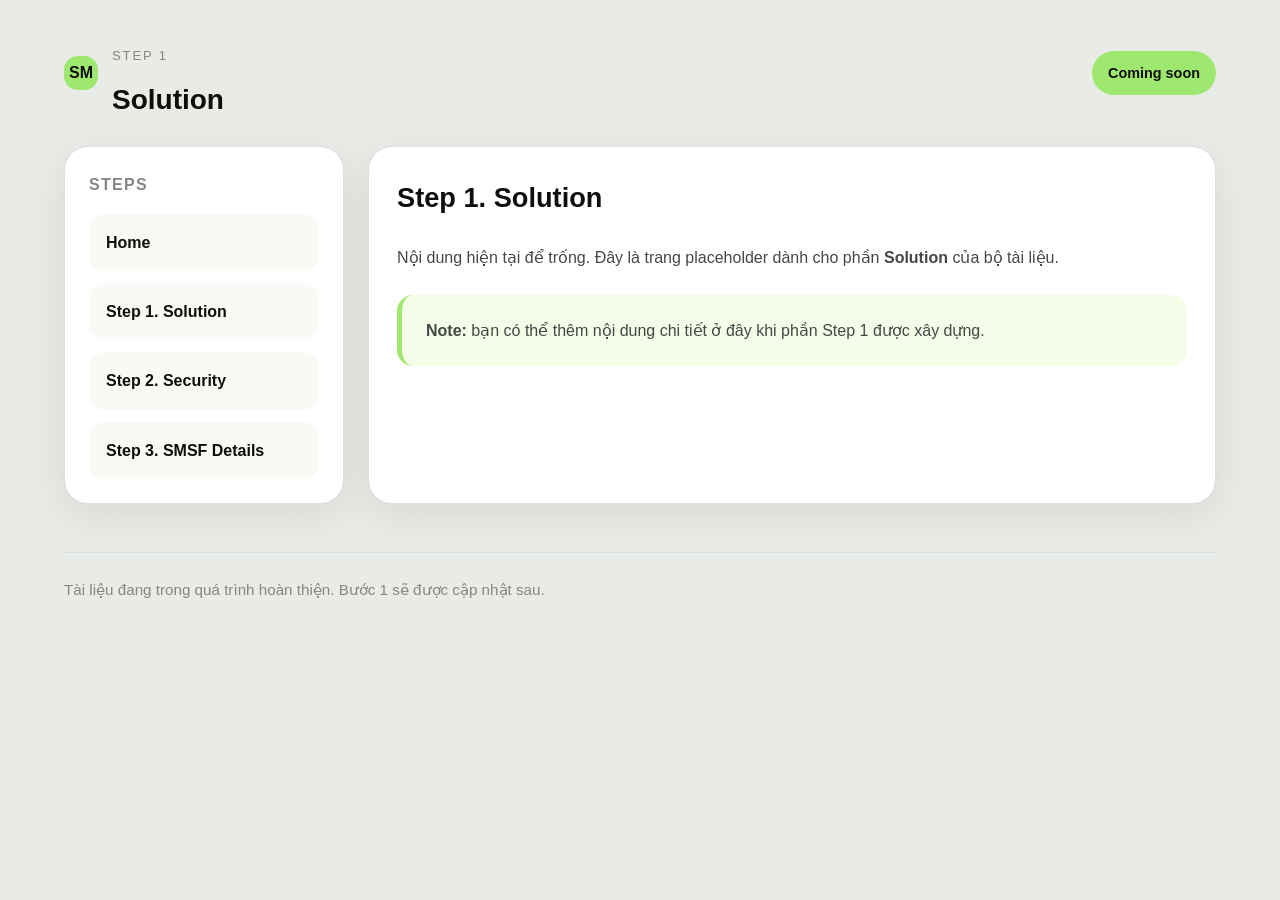
==== src/step-1-solution.html @ bb52c2a3 "init src" ====
<!DOCTYPE html>
<html lang="vi">
  <head>
    <meta charset="UTF-8" />
    <meta name="viewport" content="width=device-width, initial-scale=1.0" />
    <title>Step 1. Solution</title>
    <link rel="stylesheet" href="styles.css" />
  </head>
  <body>
    <div class="page-shell">
      <header class="site-header">
        <div class="brand">
          <mark>SM</mark>
          <div class="brand-title">
            <p class="eyebrow">Step 1</p>
            <h1>Solution</h1>
          </div>
        </div>
        <div class="badge">Coming soon</div>
      </header>

      <div class="page-layout">
        <aside class="sidebar">
          <div class="sidebar-card">
            <h2>Steps</h2>
            <nav>
              <ul class="sidebar-list">
                <li><a href="index.html">Home</a></li>
                <li><a class="active" href="step-1-solution.html">Step 1. Solution</a></li>
                <li><a href="step-2-security.html">Step 2. Security</a></li>
                <li><a href="step-3-smsf-details.html">Step 3. SMSF Details</a></li>
              </ul>
            </nav>
          </div>
        </aside>

        <section class="content">
          <article class="content-card">
            <h2>Step 1. Solution</h2>
            <p>
              Nội dung hiện tại để trống. Đây là trang placeholder dành cho phần <strong>Solution</strong> của bộ tài liệu.
            </p>
            <div class="callout">
              <strong>Note:</strong> bạn có thể thêm nội dung chi tiết ở đây khi phần Step 1 được xây dựng.
            </div>
          </article>
        </section>
      </div>

      <footer class="site-footer">
        Tài liệu đang trong quá trình hoàn thiện. Bước 1 sẽ được cập nhật sau.
      </footer>
    </div>
  </body>
</html>
---- src/styles.css ----
:root {
  color-scheme: light;
  --color-primary: #9fe870;
  --color-primary-active: #cdffad;
  --color-canvas: #ffffff;
  --color-canvas-soft: #e8ebe6;
  --color-ink: #0e0f0c;
  --color-body: #454745;
  --color-mute: #868685;
  --color-positive: #2ead4b;
  --color-warning: #ffd11a;
  --color-border: #d7dfe8;
  --radius-xl: 24px;
  --radius-md: 16px;
  --radius-sm: 12px;
  --shadow-sm: 0 12px 40px rgba(14, 15, 12, 0.08);
  --max-width: 1200px;
}

* {
  box-sizing: border-box;
}

html {
  scroll-behavior: smooth;
}

body {
  margin: 0;
  min-height: 100vh;
  font-family: Inter, "Segoe UI", sans-serif;
  background: var(--color-canvas-soft);
  color: var(--color-body);
  line-height: 1.7;
}

img {
  max-width: 100%;
  display: block;
}

a {
  color: var(--color-ink);
  text-decoration: none;
}

a:hover {
  text-decoration: underline;
}

.page-shell {
  max-width: var(--max-width);
  margin: 0 auto;
  padding: 32px 24px 64px;
}

.site-header {
  display: flex;
  align-items: center;
  justify-content: space-between;
  gap: 20px;
  margin-bottom: 32px;
}

.brand {
  display: inline-flex;
  align-items: center;
  gap: 14px;
}

.brand mark {
  display: inline-flex;
  align-items: center;
  justify-content: center;
  width: 34px;
  height: 34px;
  border-radius: 14px;
  background: var(--color-primary);
  color: var(--color-ink);
  font-weight: 900;
}

.brand-title {
  display: flex;
  flex-direction: column;
  gap: 4px;
}

.brand-title .eyebrow {
  font-size: 0.82rem;
  color: var(--color-mute);
  text-transform: uppercase;
  letter-spacing: 0.14em;
}

.brand-title h1 {
  margin: 0;
  font-size: clamp(1.75rem, 2vw, 2.25rem);
  color: var(--color-ink);
  line-height: 1.05;
}

.site-footer {
  margin-top: 48px;
  padding-top: 24px;
  border-top: 1px solid var(--color-border);
  color: var(--color-mute);
  font-size: 0.95rem;
}

.page-layout {
  display: grid;
  grid-template-columns: 280px 1fr;
  gap: 24px;
}

.sidebar {
  position: sticky;
  top: 24px;
  align-self: start;
}

.sidebar-card,
.content-card,
.hero-card,
.section-card {
  background: var(--color-canvas);
  border-radius: var(--radius-xl);
  border: 1px solid var(--color-border);
  box-shadow: var(--shadow-sm);
}

.sidebar-card {
  padding: 24px;
}

.sidebar-card h2,
.section-card h2 {
  margin: 0 0 16px;
  font-size: 1rem;
  letter-spacing: 0.08em;
  text-transform: uppercase;
  color: var(--color-mute);
}

.sidebar-list {
  list-style: none;
  margin: 0;
  padding: 0;
  display: grid;
  gap: 12px;
}

.sidebar-list a {
  display: block;
  padding: 14px 16px;
  border-radius: var(--radius-md);
  background: #f8fbf5;
  border: 1px solid transparent;
  color: var(--color-ink);
  font-weight: 600;
}

.sidebar-list a:hover,
.sidebar-list a:focus-visible {
  background: var(--color-primary-active);
  border-color: var(--color-primary);
}

.content {
  display: grid;
  gap: 24px;
}

.hero-card {
  padding: 32px;
  background: var(--color-canvas-soft);
  border: 1px solid transparent;
}

.hero-card h1 {
  margin: 0 0 18px;
  font-size: clamp(2.5rem, 4vw, 3.75rem);
  line-height: 0.95;
  letter-spacing: -0.04em;
  color: var(--color-ink);
}

.hero-card p,
.content-card p,
.content-card li,
.section-card p,
.section-card li {
  color: var(--color-body);
}

.hero-card .eyebrow,
.section-eyebrow {
  display: inline-flex;
  margin-bottom: 16px;
  padding: 8px 14px;
  border-radius: 999px;
  background: var(--color-primary);
  color: var(--color-ink);
  font-size: 0.82rem;
  font-weight: 700;
  text-transform: uppercase;
  letter-spacing: 0.12em;
}

.content-card,
.section-card {
  padding: 28px;
}

.content-card h2,
.section-card h2,
article h2,
article h3 {
  color: var(--color-ink);
}

article h2 {
  margin-top: 0;
  font-size: 1.7rem;
}

article h3 {
  font-size: 1.16rem;
  margin-top: 32px;
}

article p,
article li {
  font-size: 1rem;
  margin: 0 0 16px;
}

article ul {
  padding-left: 20px;
  margin: 0 0 20px;
}

article li {
  margin-bottom: 12px;
}

.badge {
  display: inline-flex;
  align-items: center;
  justify-content: center;
  padding: 10px 16px;
  border-radius: 999px;
  font-size: 0.9rem;
  font-weight: 700;
  background: var(--color-primary);
  color: var(--color-ink);
}

.callout {
  margin: 24px 0;
  padding: 22px 24px;
  border-left: 5px solid var(--color-primary);
  background: #f5fde8;
  border-radius: var(--radius-md);
  color: var(--color-body);
}

.section-card h2 {
  margin-top: 0;
}

.code-block {
  font-family: ui-monospace, SFMono-Regular, Menlo, Monaco, Consolas, "Liberation Mono", monospace;
  background: #f5f7f6;
  border: 1px solid #dbe1db;
  border-radius: var(--radius-sm);
  padding: 18px;
  overflow-x: auto;
}

@media (max-width: 1024px) {
  .page-layout {
    grid-template-columns: 1fr;
  }

  .sidebar {
    position: static;
    top: auto;
  }
}

@media (max-width: 680px) {
  .page-shell {
    padding: 20px 16px 40px;
  }

  .hero-card,
  .sidebar-card,
  .content-card,
  .section-card {
    padding: 24px;
  }

  .site-header {
    flex-direction: column;
    align-items: flex-start;
  }

  .brand-title h1 {
    font-size: 2rem;
  }
}
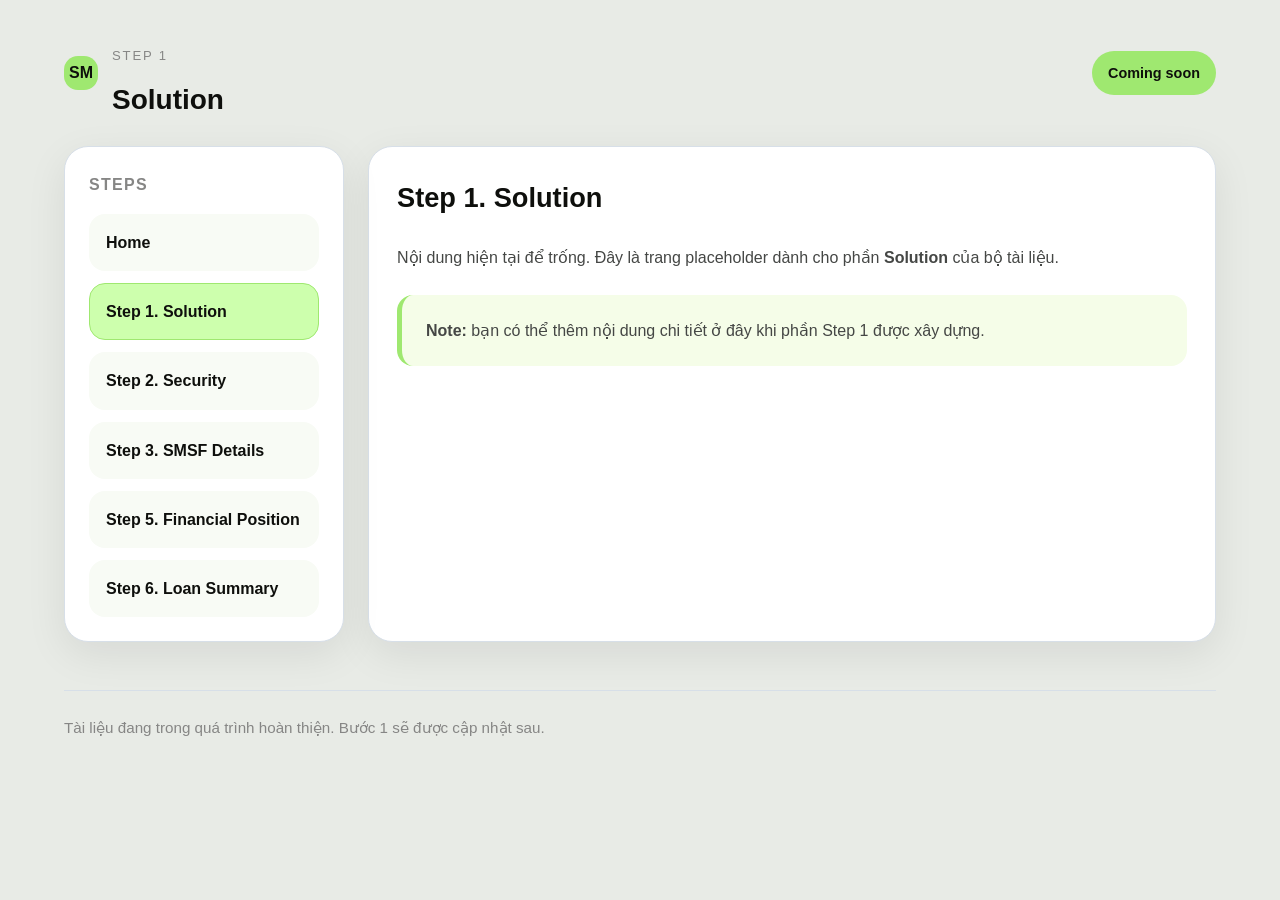
==== commit c20f5a05: "Add steps 5 and 6 for Financial Position and Loan Summary; update navigation and styles - Introduced" ====
--- a/src/step-1-solution.html
+++ b/src/step-1-solution.html
@@ -29,6 +29,8 @@
                 <li><a class="active" href="step-1-solution.html">Step 1. Solution</a></li>
                 <li><a href="step-2-security.html">Step 2. Security</a></li>
                 <li><a href="step-3-smsf-details.html">Step 3. SMSF Details</a></li>
+                <li><a href="step-5-financial-position.html">Step 5. Financial Position</a></li>
+                <li><a href="step-6-loan-summary.html">Step 6. Loan Summary</a></li>
               </ul>
             </nav>
           </div>
--- a/src/styles.css
+++ b/src/styles.css
@@ -162,7 +162,8 @@
 }
 
 .sidebar-list a:hover,
-.sidebar-list a:focus-visible {
+.sidebar-list a:focus-visible,
+.sidebar-list a.active {
   background: var(--color-primary-active);
   border-color: var(--color-primary);
 }
@@ -170,6 +171,39 @@
 .content {
   display: grid;
   gap: 24px;
+}
+
+table {
+  width: 100%;
+  border-collapse: separate;
+  border-spacing: 0;
+  margin: 24px 0;
+  border-radius: var(--radius-md);
+  overflow: hidden;
+  border: 1px solid #e5e8e2;
+}
+
+th,
+td {
+  text-align: left;
+  padding: 14px 16px;
+  border-bottom: 1px solid #e5e8e2;
+}
+
+th {
+  background: #f8fbf5;
+  color: var(--color-ink);
+  font-size: 0.85rem;
+  text-transform: uppercase;
+  letter-spacing: 0.08em;
+}
+
+tbody tr:last-child td {
+  border-bottom: 0;
+}
+
+.table-wrap {
+  overflow-x: auto;
 }
 
 .hero-card {
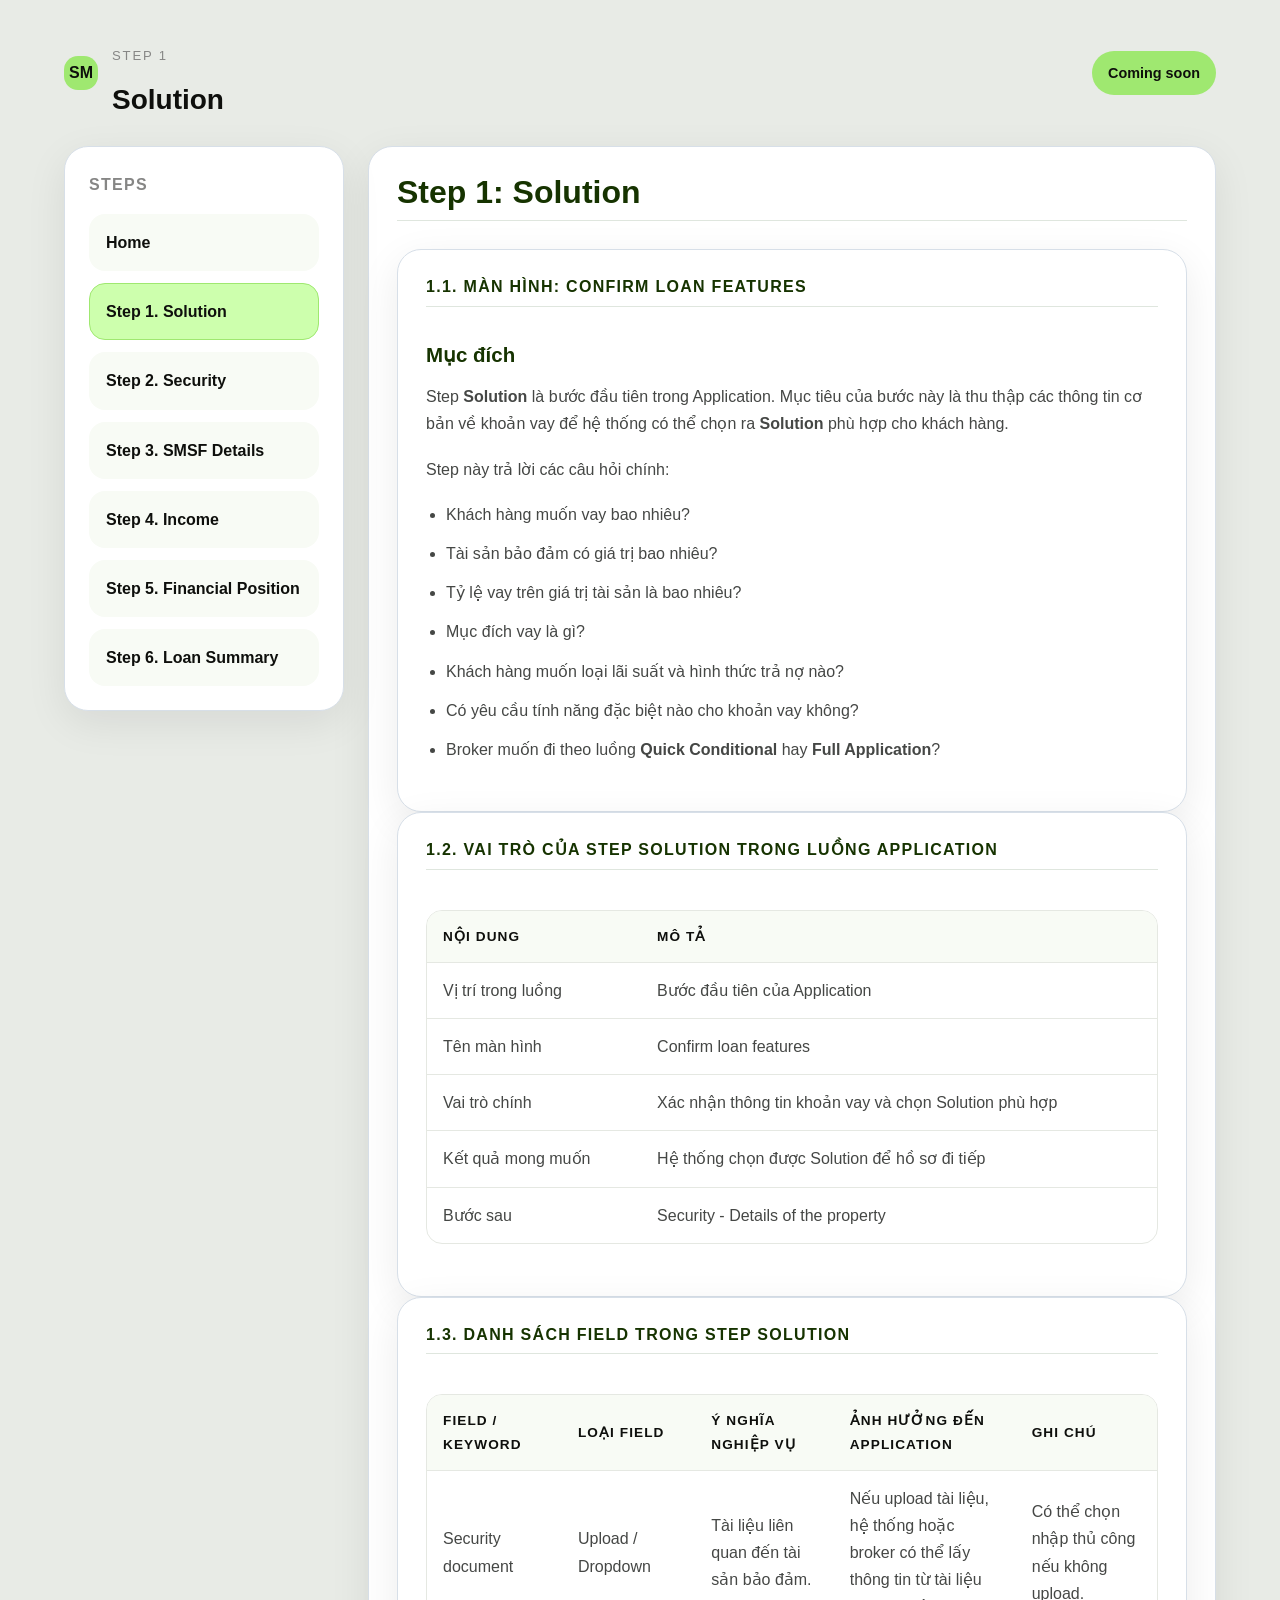
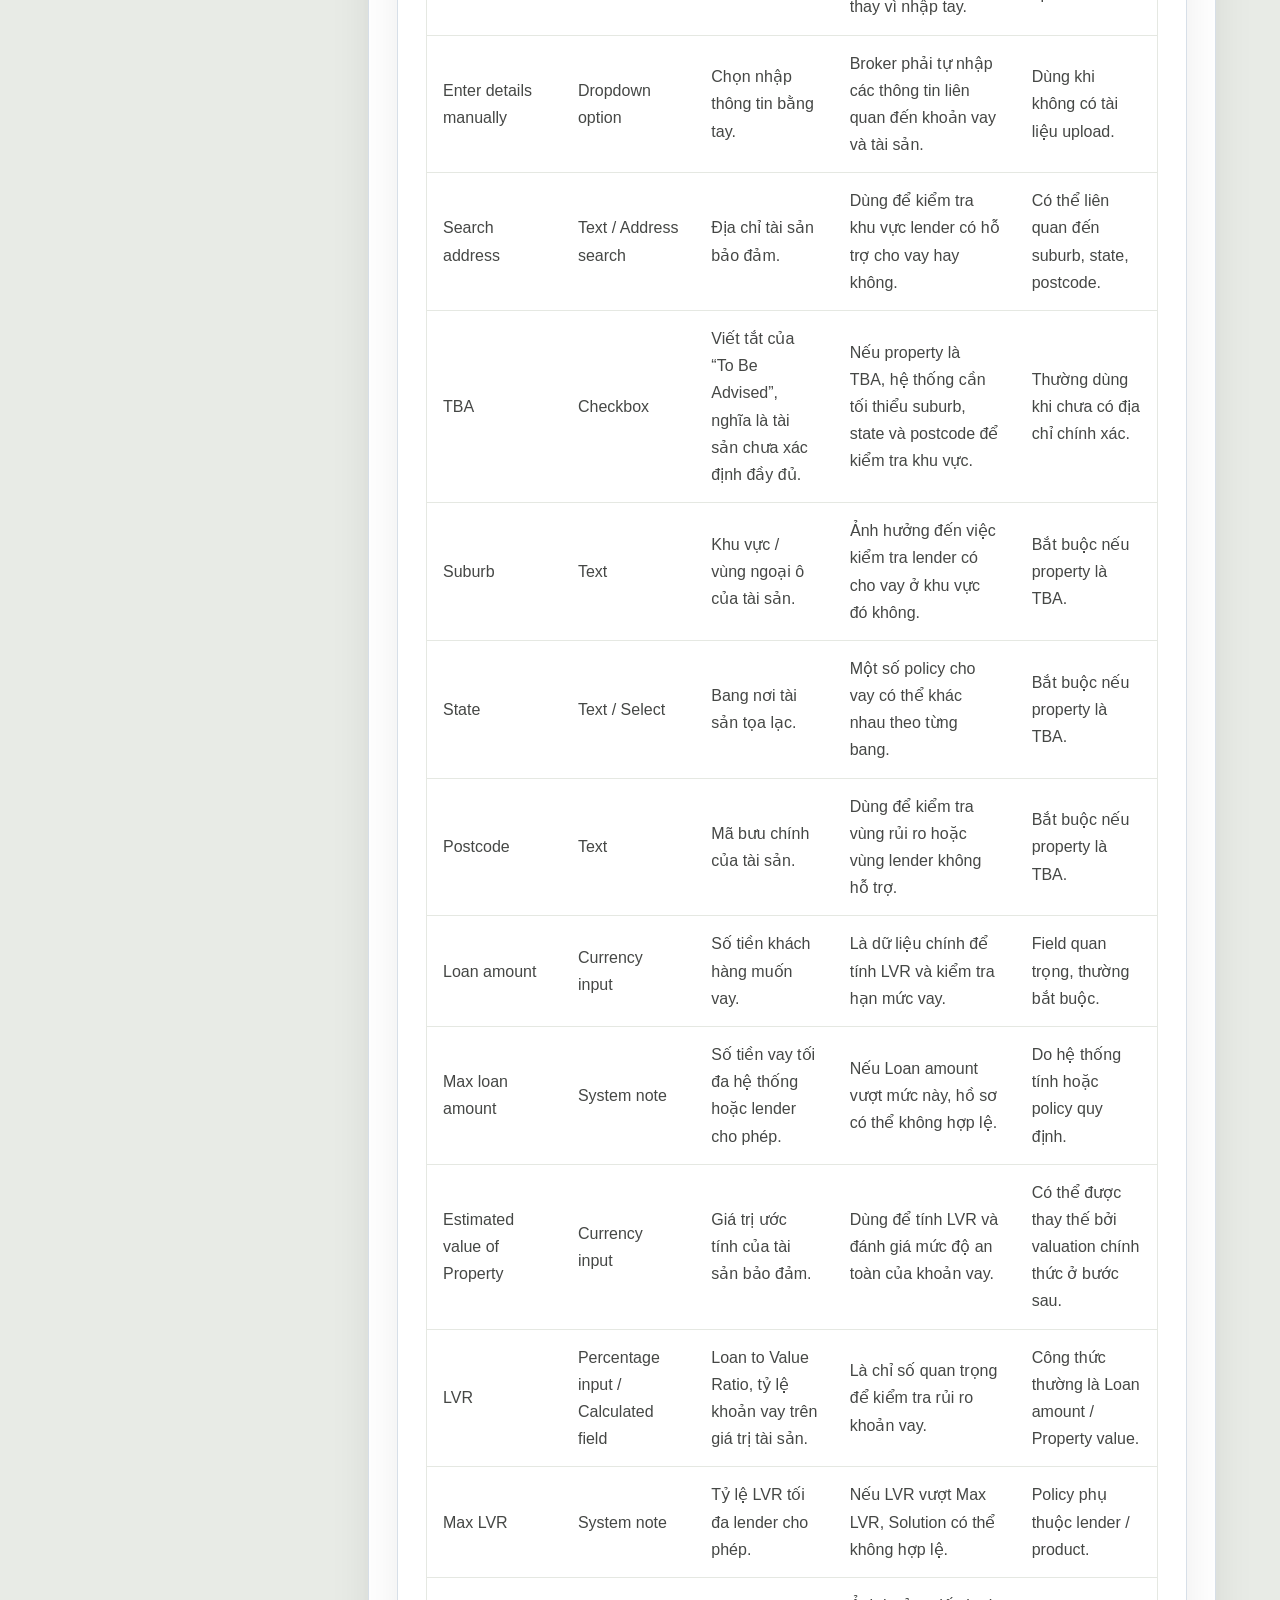
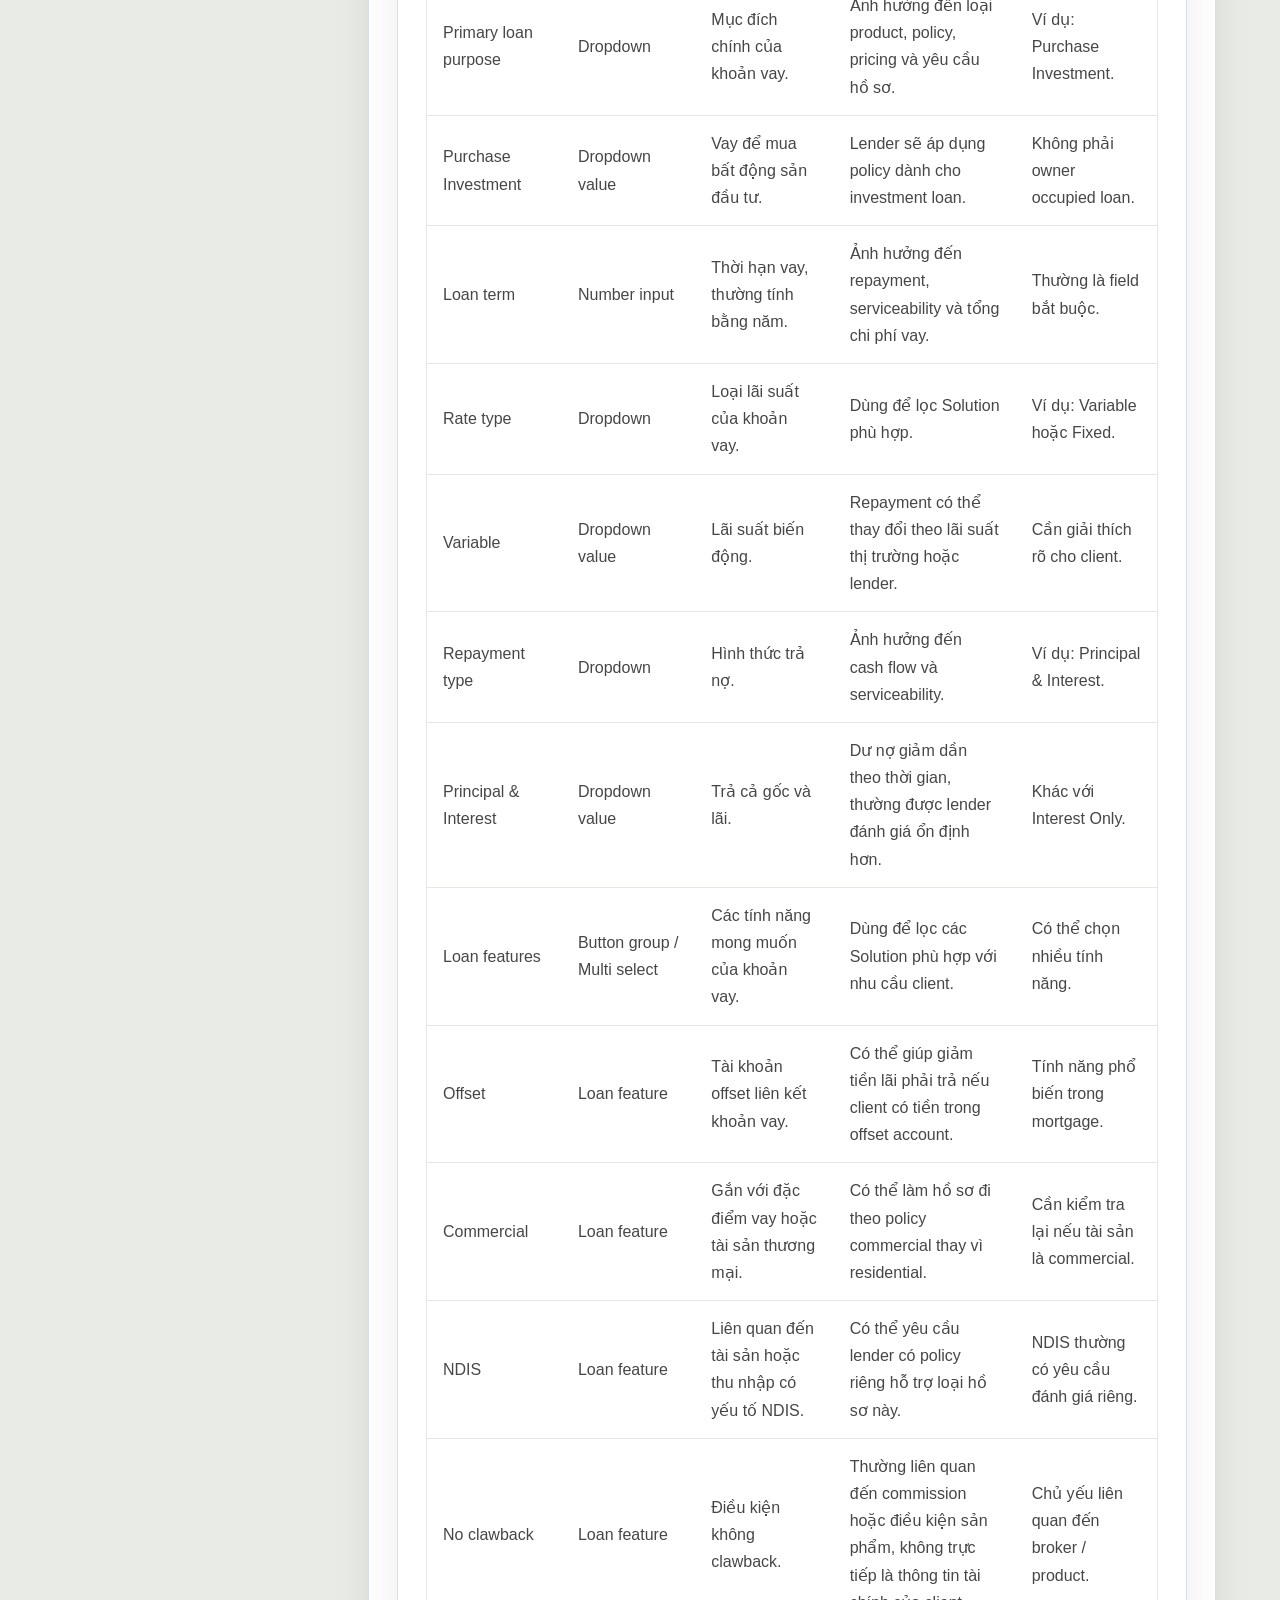
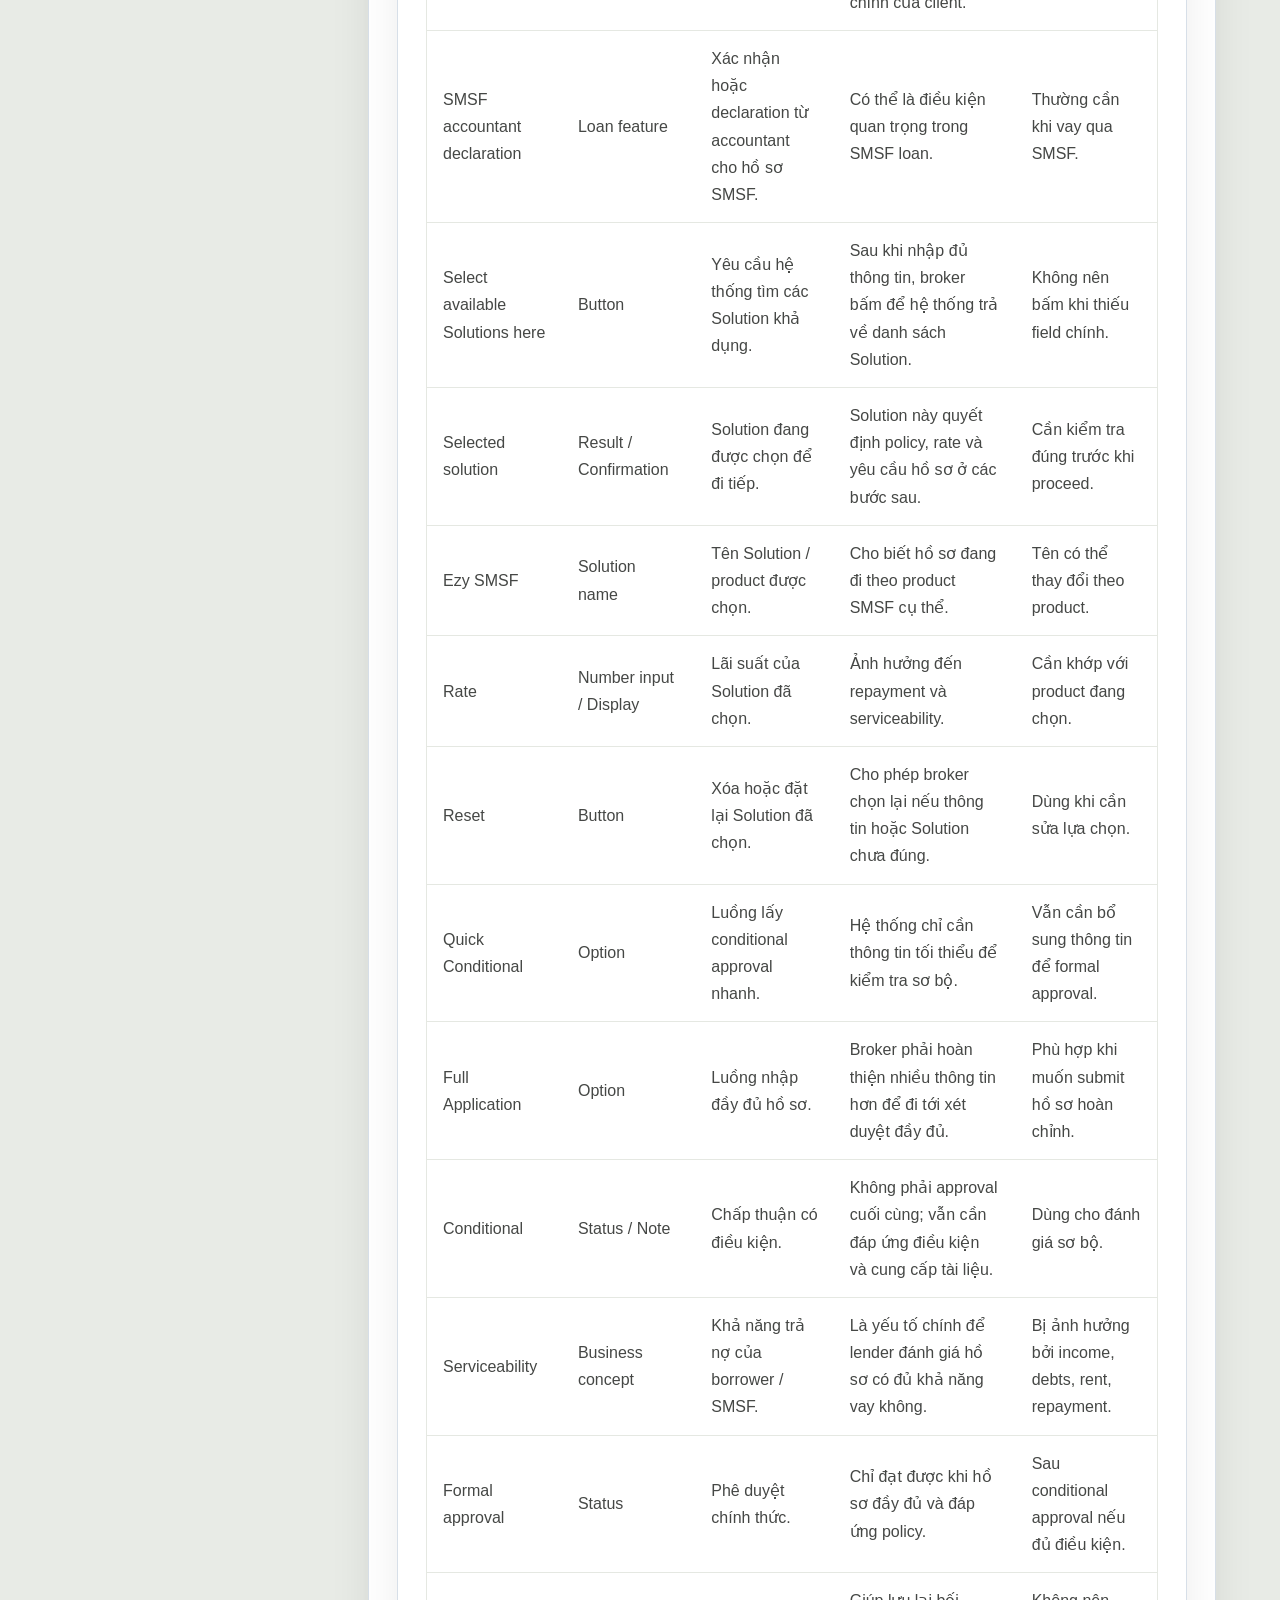
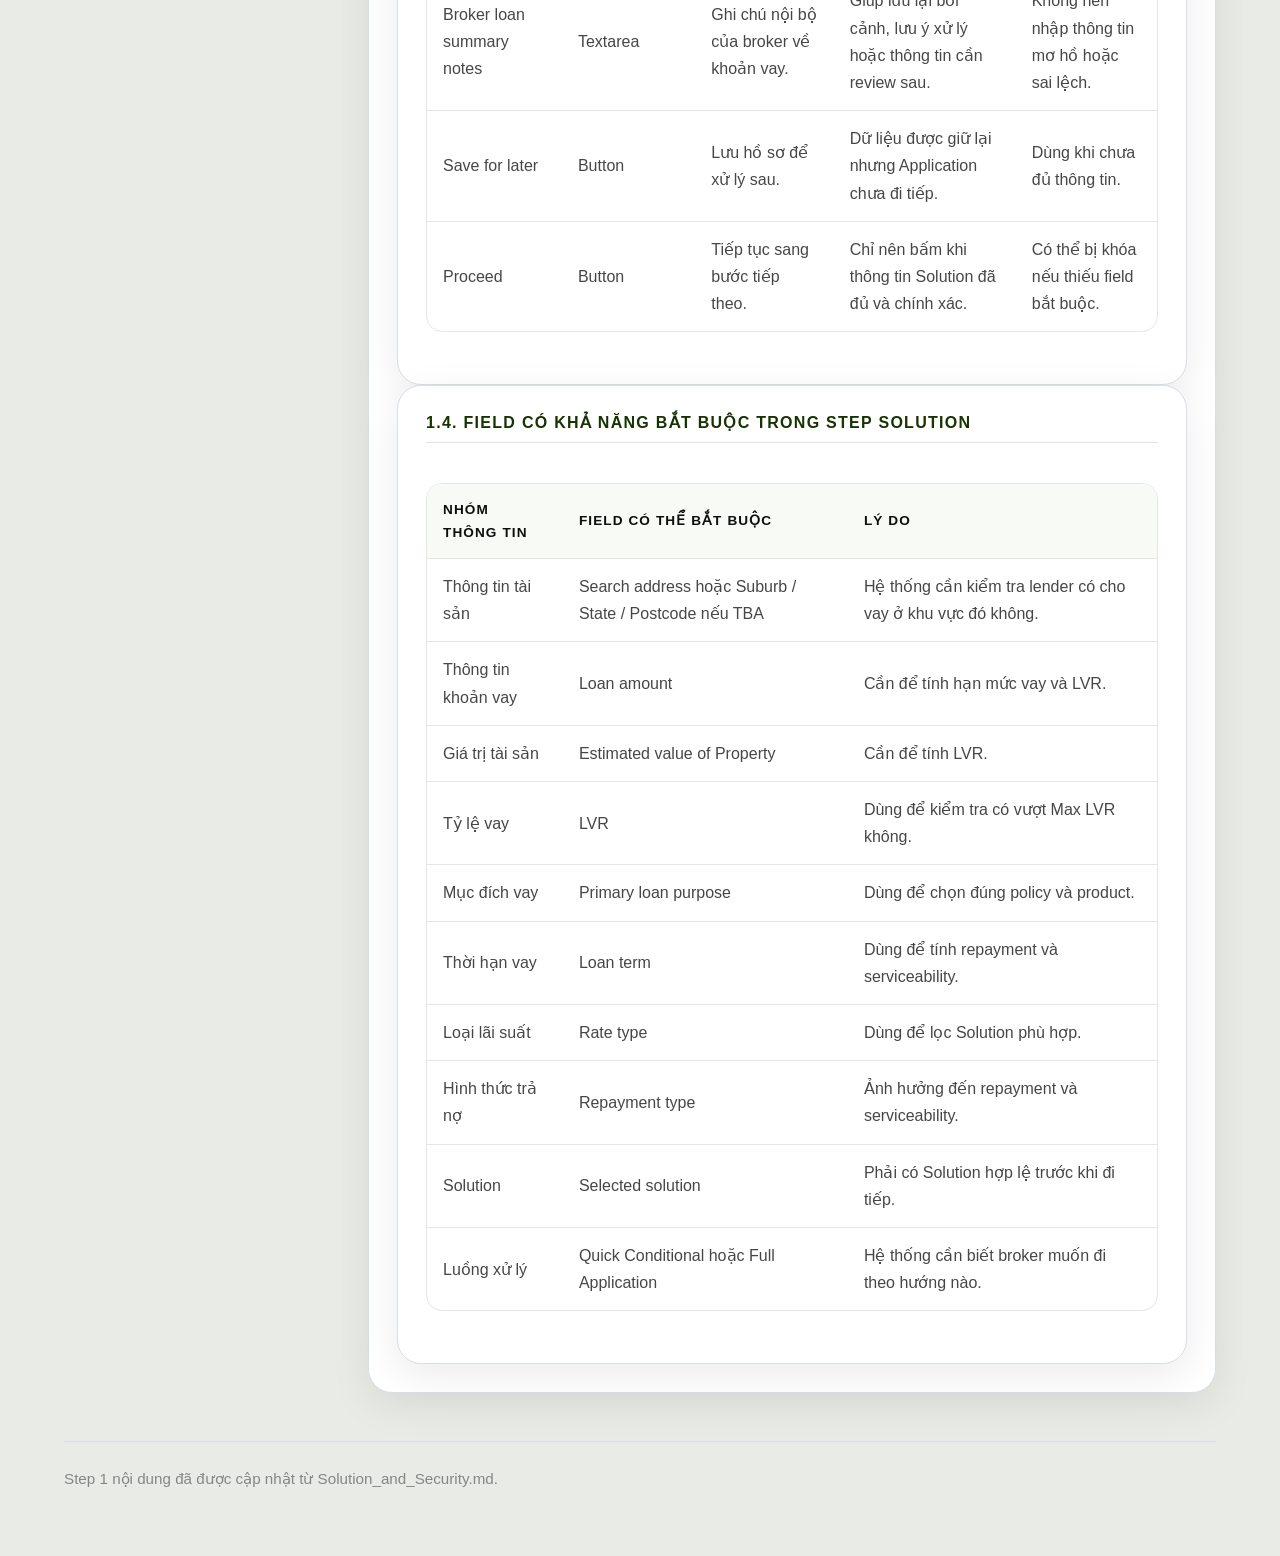
==== commit 87ae8c79: "refactor" ====
--- a/src/step-1-solution.html
+++ b/src/step-1-solution.html
@@ -29,6 +29,7 @@
                 <li><a class="active" href="step-1-solution.html">Step 1. Solution</a></li>
                 <li><a href="step-2-security.html">Step 2. Security</a></li>
                 <li><a href="step-3-smsf-details.html">Step 3. SMSF Details</a></li>
+                <li><a href="step-4-income.html">Step 4. Income</a></li>
                 <li><a href="step-5-financial-position.html">Step 5. Financial Position</a></li>
                 <li><a href="step-6-loan-summary.html">Step 6. Loan Summary</a></li>
               </ul>
@@ -38,19 +39,133 @@
 
         <section class="content">
           <article class="content-card">
-            <h2>Step 1. Solution</h2>
-            <p>
-              Nội dung hiện tại để trống. Đây là trang placeholder dành cho phần <strong>Solution</strong> của bộ tài liệu.
-            </p>
-            <div class="callout">
-              <strong>Note:</strong> bạn có thể thêm nội dung chi tiết ở đây khi phần Step 1 được xây dựng.
-            </div>
+            <h2>Step 1: Solution</h2>
+            <section class="section-card">
+              <h2>1.1. Màn hình: Confirm loan features</h2>
+              <h3>Mục đích</h3>
+              <p>Step <strong>Solution</strong> là bước đầu tiên trong Application. Mục tiêu của bước này là thu thập các thông tin cơ bản về khoản vay để hệ thống có thể chọn ra <strong>Solution</strong> phù hợp cho khách hàng.</p>
+              <p>Step này trả lời các câu hỏi chính:</p>
+              <ul>
+                <li>Khách hàng muốn vay bao nhiêu?</li>
+                <li>Tài sản bảo đảm có giá trị bao nhiêu?</li>
+                <li>Tỷ lệ vay trên giá trị tài sản là bao nhiêu?</li>
+                <li>Mục đích vay là gì?</li>
+                <li>Khách hàng muốn loại lãi suất và hình thức trả nợ nào?</li>
+                <li>Có yêu cầu tính năng đặc biệt nào cho khoản vay không?</li>
+                <li>Broker muốn đi theo luồng <strong>Quick Conditional</strong> hay <strong>Full Application</strong>?</li>
+              </ul>
+            </section>
+
+            <section class="section-card">
+              <h2>1.2. Vai trò của Step Solution trong luồng Application</h2>
+              <div class="table-wrap">
+                <table>
+                  <thead>
+                    <tr>
+                      <th>Nội dung</th>
+                      <th>Mô tả</th>
+                    </tr>
+                  </thead>
+                  <tbody>
+                    <tr><td>Vị trí trong luồng</td><td>Bước đầu tiên của Application</td></tr>
+                    <tr><td>Tên màn hình</td><td>Confirm loan features</td></tr>
+                    <tr><td>Vai trò chính</td><td>Xác nhận thông tin khoản vay và chọn Solution phù hợp</td></tr>
+                    <tr><td>Kết quả mong muốn</td><td>Hệ thống chọn được Solution để hồ sơ đi tiếp</td></tr>
+                    <tr><td>Bước sau</td><td>Security - Details of the property</td></tr>
+                  </tbody>
+                </table>
+              </div>
+            </section>
+
+            <section class="section-card">
+              <h2>1.3. Danh sách field trong Step Solution</h2>
+              <div class="table-wrap">
+                <table>
+                  <thead>
+                    <tr>
+                      <th>Field / Keyword</th>
+                      <th>Loại field</th>
+                      <th>Ý nghĩa nghiệp vụ</th>
+                      <th>Ảnh hưởng đến Application</th>
+                      <th>Ghi chú</th>
+                    </tr>
+                  </thead>
+                  <tbody>
+                    <tr><td>Security document</td><td>Upload / Dropdown</td><td>Tài liệu liên quan đến tài sản bảo đảm.</td><td>Nếu upload tài liệu, hệ thống hoặc broker có thể lấy thông tin từ tài liệu thay vì nhập tay.</td><td>Có thể chọn nhập thủ công nếu không upload.</td></tr>
+                    <tr><td>Enter details manually</td><td>Dropdown option</td><td>Chọn nhập thông tin bằng tay.</td><td>Broker phải tự nhập các thông tin liên quan đến khoản vay và tài sản.</td><td>Dùng khi không có tài liệu upload.</td></tr>
+                    <tr><td>Search address</td><td>Text / Address search</td><td>Địa chỉ tài sản bảo đảm.</td><td>Dùng để kiểm tra khu vực lender có hỗ trợ cho vay hay không.</td><td>Có thể liên quan đến suburb, state, postcode.</td></tr>
+                    <tr><td>TBA</td><td>Checkbox</td><td>Viết tắt của “To Be Advised”, nghĩa là tài sản chưa xác định đầy đủ.</td><td>Nếu property là TBA, hệ thống cần tối thiểu suburb, state và postcode để kiểm tra khu vực.</td><td>Thường dùng khi chưa có địa chỉ chính xác.</td></tr>
+                    <tr><td>Suburb</td><td>Text</td><td>Khu vực / vùng ngoại ô của tài sản.</td><td>Ảnh hưởng đến việc kiểm tra lender có cho vay ở khu vực đó không.</td><td>Bắt buộc nếu property là TBA.</td></tr>
+                    <tr><td>State</td><td>Text / Select</td><td>Bang nơi tài sản tọa lạc.</td><td>Một số policy cho vay có thể khác nhau theo từng bang.</td><td>Bắt buộc nếu property là TBA.</td></tr>
+                    <tr><td>Postcode</td><td>Text</td><td>Mã bưu chính của tài sản.</td><td>Dùng để kiểm tra vùng rủi ro hoặc vùng lender không hỗ trợ.</td><td>Bắt buộc nếu property là TBA.</td></tr>
+                    <tr><td>Loan amount</td><td>Currency input</td><td>Số tiền khách hàng muốn vay.</td><td>Là dữ liệu chính để tính LVR và kiểm tra hạn mức vay.</td><td>Field quan trọng, thường bắt buộc.</td></tr>
+                    <tr><td>Max loan amount</td><td>System note</td><td>Số tiền vay tối đa hệ thống hoặc lender cho phép.</td><td>Nếu Loan amount vượt mức này, hồ sơ có thể không hợp lệ.</td><td>Do hệ thống tính hoặc policy quy định.</td></tr>
+                    <tr><td>Estimated value of Property</td><td>Currency input</td><td>Giá trị ước tính của tài sản bảo đảm.</td><td>Dùng để tính LVR và đánh giá mức độ an toàn của khoản vay.</td><td>Có thể được thay thế bởi valuation chính thức ở bước sau.</td></tr>
+                    <tr><td>LVR</td><td>Percentage input / Calculated field</td><td>Loan to Value Ratio, tỷ lệ khoản vay trên giá trị tài sản.</td><td>Là chỉ số quan trọng để kiểm tra rủi ro khoản vay.</td><td>Công thức thường là Loan amount / Property value.</td></tr>
+                    <tr><td>Max LVR</td><td>System note</td><td>Tỷ lệ LVR tối đa lender cho phép.</td><td>Nếu LVR vượt Max LVR, Solution có thể không hợp lệ.</td><td>Policy phụ thuộc lender / product.</td></tr>
+                    <tr><td>Primary loan purpose</td><td>Dropdown</td><td>Mục đích chính của khoản vay.</td><td>Ảnh hưởng đến loại product, policy, pricing và yêu cầu hồ sơ.</td><td>Ví dụ: Purchase Investment.</td></tr>
+                    <tr><td>Purchase Investment</td><td>Dropdown value</td><td>Vay để mua bất động sản đầu tư.</td><td>Lender sẽ áp dụng policy dành cho investment loan.</td><td>Không phải owner occupied loan.</td></tr>
+                    <tr><td>Loan term</td><td>Number input</td><td>Thời hạn vay, thường tính bằng năm.</td><td>Ảnh hưởng đến repayment, serviceability và tổng chi phí vay.</td><td>Thường là field bắt buộc.</td></tr>
+                    <tr><td>Rate type</td><td>Dropdown</td><td>Loại lãi suất của khoản vay.</td><td>Dùng để lọc Solution phù hợp.</td><td>Ví dụ: Variable hoặc Fixed.</td></tr>
+                    <tr><td>Variable</td><td>Dropdown value</td><td>Lãi suất biến động.</td><td>Repayment có thể thay đổi theo lãi suất thị trường hoặc lender.</td><td>Cần giải thích rõ cho client.</td></tr>
+                    <tr><td>Repayment type</td><td>Dropdown</td><td>Hình thức trả nợ.</td><td>Ảnh hưởng đến cash flow và serviceability.</td><td>Ví dụ: Principal & Interest.</td></tr>
+                    <tr><td>Principal & Interest</td><td>Dropdown value</td><td>Trả cả gốc và lãi.</td><td>Dư nợ giảm dần theo thời gian, thường được lender đánh giá ổn định hơn.</td><td>Khác với Interest Only.</td></tr>
+                    <tr><td>Loan features</td><td>Button group / Multi select</td><td>Các tính năng mong muốn của khoản vay.</td><td>Dùng để lọc các Solution phù hợp với nhu cầu client.</td><td>Có thể chọn nhiều tính năng.</td></tr>
+                    <tr><td>Offset</td><td>Loan feature</td><td>Tài khoản offset liên kết khoản vay.</td><td>Có thể giúp giảm tiền lãi phải trả nếu client có tiền trong offset account.</td><td>Tính năng phổ biến trong mortgage.</td></tr>
+                    <tr><td>Commercial</td><td>Loan feature</td><td>Gắn với đặc điểm vay hoặc tài sản thương mại.</td><td>Có thể làm hồ sơ đi theo policy commercial thay vì residential.</td><td>Cần kiểm tra lại nếu tài sản là commercial.</td></tr>
+                    <tr><td>NDIS</td><td>Loan feature</td><td>Liên quan đến tài sản hoặc thu nhập có yếu tố NDIS.</td><td>Có thể yêu cầu lender có policy riêng hỗ trợ loại hồ sơ này.</td><td>NDIS thường có yêu cầu đánh giá riêng.</td></tr>
+                    <tr><td>No clawback</td><td>Loan feature</td><td>Điều kiện không clawback.</td><td>Thường liên quan đến commission hoặc điều kiện sản phẩm, không trực tiếp là thông tin tài chính của client.</td><td>Chủ yếu liên quan đến broker / product.</td></tr>
+                    <tr><td>SMSF accountant declaration</td><td>Loan feature</td><td>Xác nhận hoặc declaration từ accountant cho hồ sơ SMSF.</td><td>Có thể là điều kiện quan trọng trong SMSF loan.</td><td>Thường cần khi vay qua SMSF.</td></tr>
+                    <tr><td>Select available Solutions here</td><td>Button</td><td>Yêu cầu hệ thống tìm các Solution khả dụng.</td><td>Sau khi nhập đủ thông tin, broker bấm để hệ thống trả về danh sách Solution.</td><td>Không nên bấm khi thiếu field chính.</td></tr>
+                    <tr><td>Selected solution</td><td>Result / Confirmation</td><td>Solution đang được chọn để đi tiếp.</td><td>Solution này quyết định policy, rate và yêu cầu hồ sơ ở các bước sau.</td><td>Cần kiểm tra đúng trước khi proceed.</td></tr>
+                    <tr><td>Ezy SMSF</td><td>Solution name</td><td>Tên Solution / product được chọn.</td><td>Cho biết hồ sơ đang đi theo product SMSF cụ thể.</td><td>Tên có thể thay đổi theo product.</td></tr>
+                    <tr><td>Rate</td><td>Number input / Display</td><td>Lãi suất của Solution đã chọn.</td><td>Ảnh hưởng đến repayment và serviceability.</td><td>Cần khớp với product đang chọn.</td></tr>
+                    <tr><td>Reset</td><td>Button</td><td>Xóa hoặc đặt lại Solution đã chọn.</td><td>Cho phép broker chọn lại nếu thông tin hoặc Solution chưa đúng.</td><td>Dùng khi cần sửa lựa chọn.</td></tr>
+                    <tr><td>Quick Conditional</td><td>Option</td><td>Luồng lấy conditional approval nhanh.</td><td>Hệ thống chỉ cần thông tin tối thiểu để kiểm tra sơ bộ.</td><td>Vẫn cần bổ sung thông tin để formal approval.</td></tr>
+                    <tr><td>Full Application</td><td>Option</td><td>Luồng nhập đầy đủ hồ sơ.</td><td>Broker phải hoàn thiện nhiều thông tin hơn để đi tới xét duyệt đầy đủ.</td><td>Phù hợp khi muốn submit hồ sơ hoàn chỉnh.</td></tr>
+                    <tr><td>Conditional</td><td>Status / Note</td><td>Chấp thuận có điều kiện.</td><td>Không phải approval cuối cùng; vẫn cần đáp ứng điều kiện và cung cấp tài liệu.</td><td>Dùng cho đánh giá sơ bộ.</td></tr>
+                    <tr><td>Serviceability</td><td>Business concept</td><td>Khả năng trả nợ của borrower / SMSF.</td><td>Là yếu tố chính để lender đánh giá hồ sơ có đủ khả năng vay không.</td><td>Bị ảnh hưởng bởi income, debts, rent, repayment.</td></tr>
+                    <tr><td>Formal approval</td><td>Status</td><td>Phê duyệt chính thức.</td><td>Chỉ đạt được khi hồ sơ đầy đủ và đáp ứng policy.</td><td>Sau conditional approval nếu đủ điều kiện.</td></tr>
+                    <tr><td>Broker loan summary notes</td><td>Textarea</td><td>Ghi chú nội bộ của broker về khoản vay.</td><td>Giúp lưu lại bối cảnh, lưu ý xử lý hoặc thông tin cần review sau.</td><td>Không nên nhập thông tin mơ hồ hoặc sai lệch.</td></tr>
+                    <tr><td>Save for later</td><td>Button</td><td>Lưu hồ sơ để xử lý sau.</td><td>Dữ liệu được giữ lại nhưng Application chưa đi tiếp.</td><td>Dùng khi chưa đủ thông tin.</td></tr>
+                    <tr><td>Proceed</td><td>Button</td><td>Tiếp tục sang bước tiếp theo.</td><td>Chỉ nên bấm khi thông tin Solution đã đủ và chính xác.</td><td>Có thể bị khóa nếu thiếu field bắt buộc.</td></tr>
+                  </tbody>
+                </table>
+              </div>
+            </section>
+
+            <section class="section-card">
+              <h2>1.4. Field có khả năng bắt buộc trong Step Solution</h2>
+              <div class="table-wrap">
+                <table>
+                  <thead>
+                    <tr>
+                      <th>Nhóm thông tin</th>
+                      <th>Field có thể bắt buộc</th>
+                      <th>Lý do</th>
+                    </tr>
+                  </thead>
+                  <tbody>
+                    <tr><td>Thông tin tài sản</td><td>Search address hoặc Suburb / State / Postcode nếu TBA</td><td>Hệ thống cần kiểm tra lender có cho vay ở khu vực đó không.</td></tr>
+                    <tr><td>Thông tin khoản vay</td><td>Loan amount</td><td>Cần để tính hạn mức vay và LVR.</td></tr>
+                    <tr><td>Giá trị tài sản</td><td>Estimated value of Property</td><td>Cần để tính LVR.</td></tr>
+                    <tr><td>Tỷ lệ vay</td><td>LVR</td><td>Dùng để kiểm tra có vượt Max LVR không.</td></tr>
+                    <tr><td>Mục đích vay</td><td>Primary loan purpose</td><td>Dùng để chọn đúng policy và product.</td></tr>
+                    <tr><td>Thời hạn vay</td><td>Loan term</td><td>Dùng để tính repayment và serviceability.</td></tr>
+                    <tr><td>Loại lãi suất</td><td>Rate type</td><td>Dùng để lọc Solution phù hợp.</td></tr>
+                    <tr><td>Hình thức trả nợ</td><td>Repayment type</td><td>Ảnh hưởng đến repayment và serviceability.</td></tr>
+                    <tr><td>Solution</td><td>Selected solution</td><td>Phải có Solution hợp lệ trước khi đi tiếp.</td></tr>
+                    <tr><td>Luồng xử lý</td><td>Quick Conditional hoặc Full Application</td><td>Hệ thống cần biết broker muốn đi theo hướng nào.</td></tr>
+                  </tbody>
+                </table>
+              </div>
+            </section>
           </article>
         </section>
       </div>
 
       <footer class="site-footer">
-        Tài liệu đang trong quá trình hoàn thiện. Bước 1 sẽ được cập nhật sau.
+        Step 1 nội dung đã được cập nhật từ Solution_and_Security.md.
       </footer>
     </div>
   </body>
--- a/src/styles.css
+++ b/src/styles.css
@@ -5,6 +5,7 @@
   --color-canvas: #ffffff;
   --color-canvas-soft: #e8ebe6;
   --color-ink: #0e0f0c;
+  --color-ink-deep: #163300;
   --color-body: #454745;
   --color-mute: #868685;
   --color-positive: #2ead4b;
@@ -217,7 +218,7 @@
   font-size: clamp(2.5rem, 4vw, 3.75rem);
   line-height: 0.95;
   letter-spacing: -0.04em;
-  color: var(--color-ink);
+  color: var(--color-ink-deep);
 }
 
 .hero-card p,
@@ -250,24 +251,42 @@
 .content-card h2,
 .section-card h2,
 article h2,
-article h3 {
-  color: var(--color-ink);
+article h3,
+article h4 {
+  color: var(--color-ink-deep);
 }
 
 article h2 {
   margin-top: 0;
-  font-size: 1.7rem;
+  font-size: 2rem;
+  line-height: 1.1;
+  border-bottom: 1px solid #dfe6de;
+  padding-bottom: 10px;
+  margin-bottom: 28px;
 }
 
 article h3 {
-  font-size: 1.16rem;
-  margin-top: 32px;
+  font-size: 1.28rem;
+  line-height: 1.2;
+  margin-top: 36px;
+  margin-bottom: 16px;
+}
+
+article h4 {
+  font-size: 1.05rem;
+  line-height: 1.35;
+  margin-top: 28px;
+  margin-bottom: 12px;
+  font-weight: 700;
+  letter-spacing: -0.01em;
+  border-left: 4px solid var(--color-primary);
+  padding-left: 14px;
 }
 
 article p,
 article li {
   font-size: 1rem;
-  margin: 0 0 16px;
+  margin: 0 0 18px;
 }
 
 article ul {
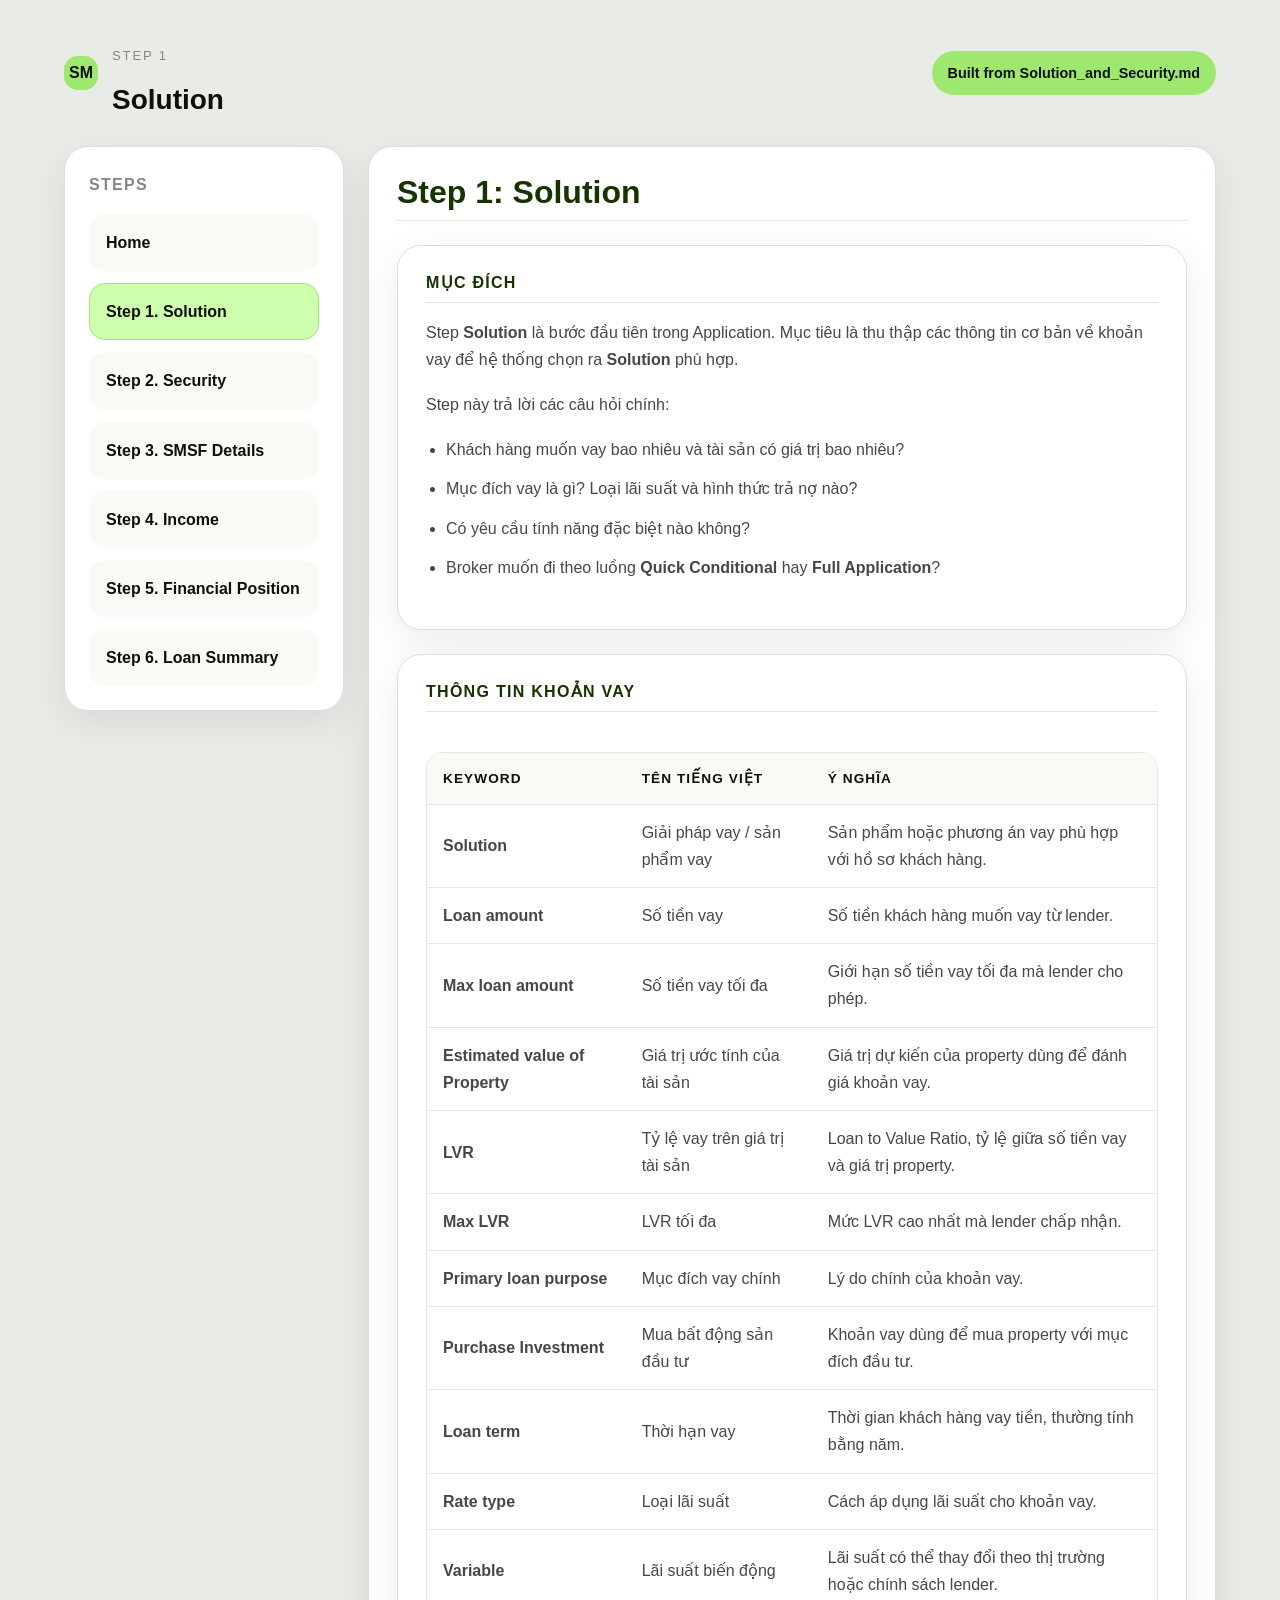
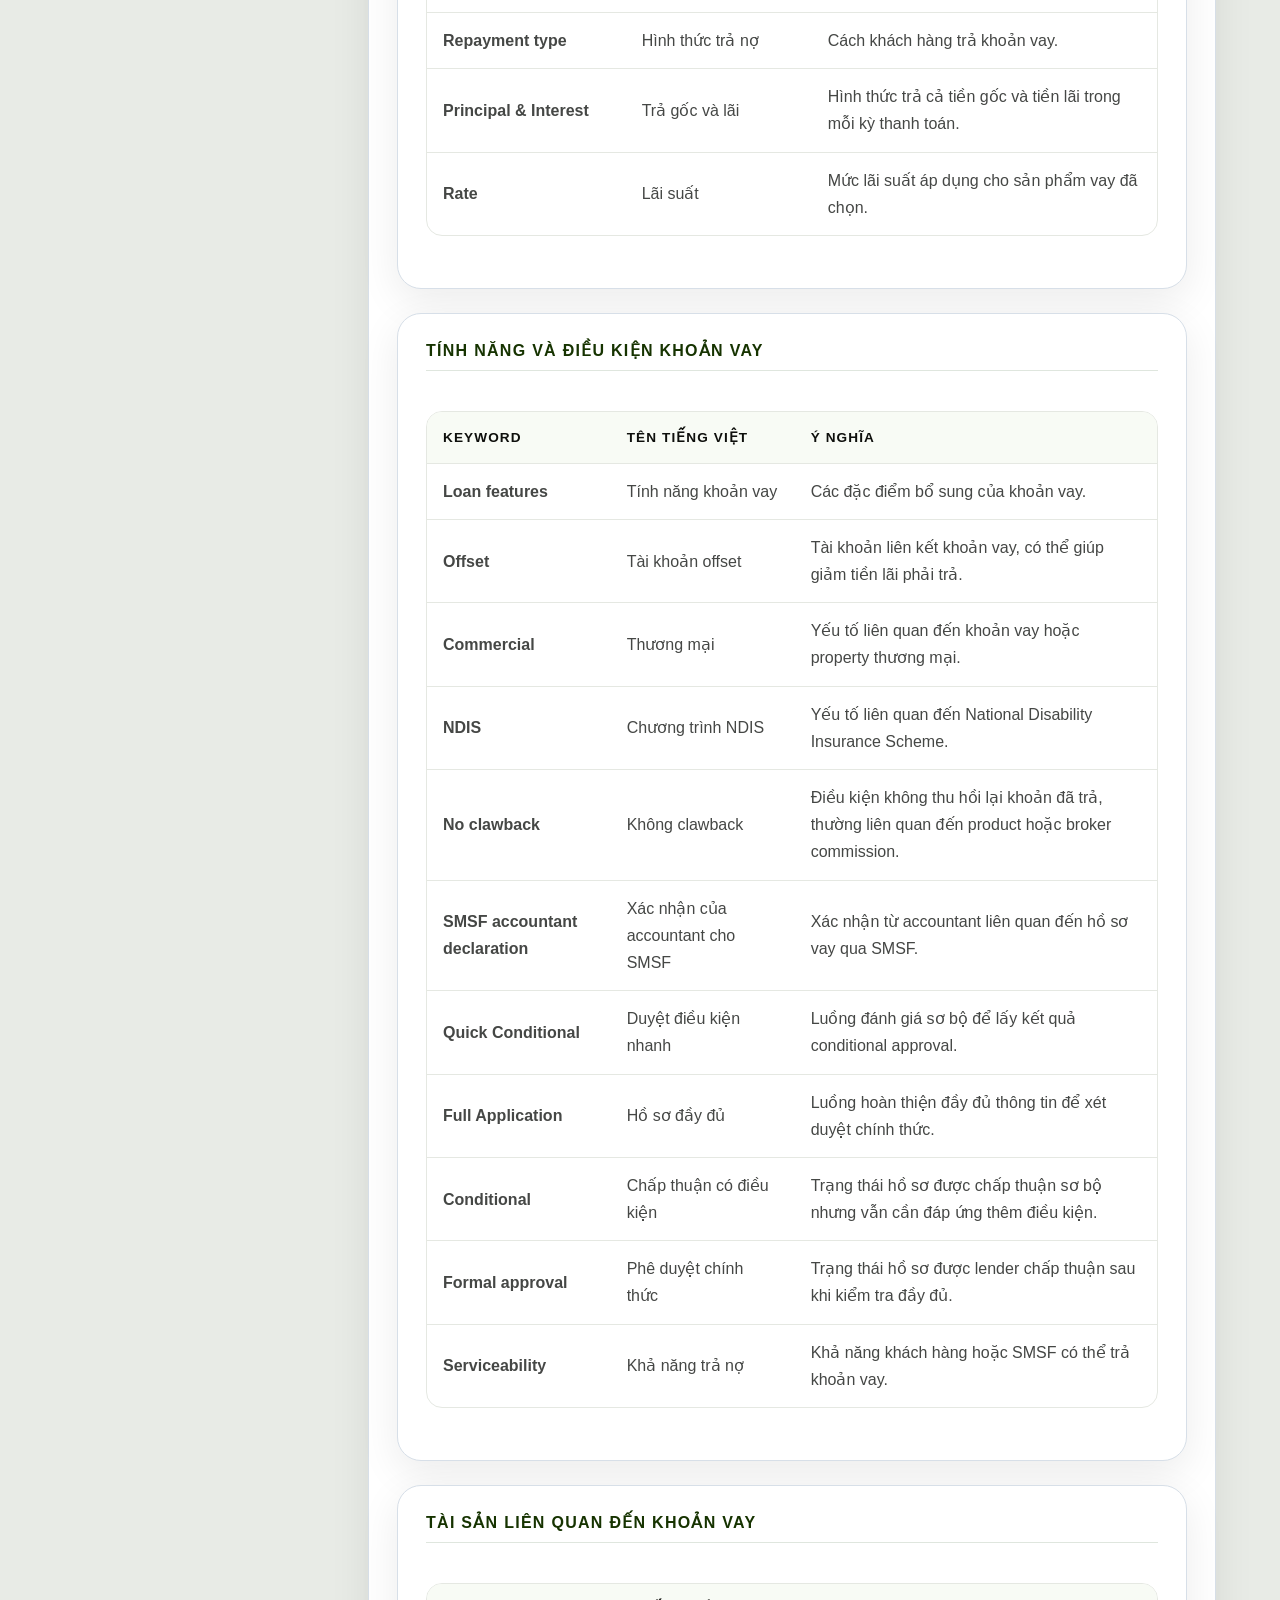
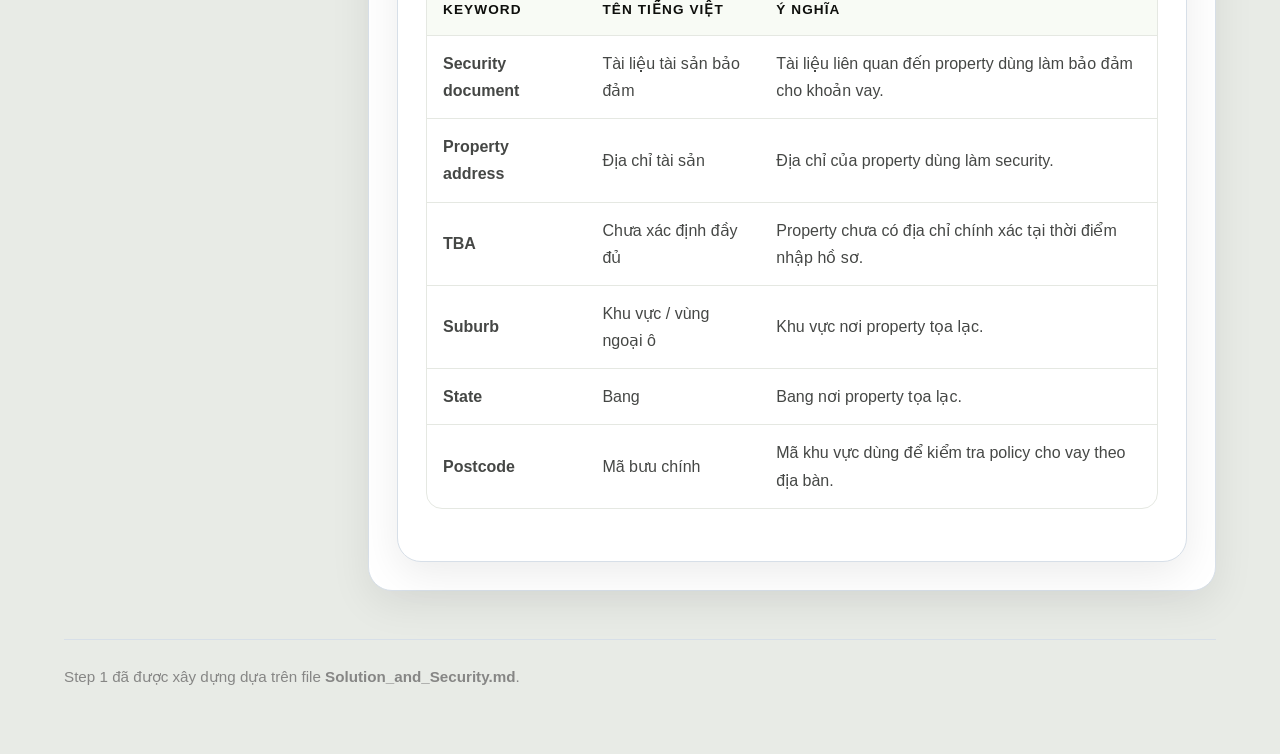
==== commit 4ce35171: "Update Step 2 Security content and design specifications - Changed the badge text to indicate the so" ====
--- a/src/step-1-solution.html
+++ b/src/step-1-solution.html
@@ -16,7 +16,7 @@
             <h1>Solution</h1>
           </div>
         </div>
-        <div class="badge">Coming soon</div>
+        <div class="badge">Built from Solution_and_Security.md</div>
       </header>
 
       <div class="page-layout">
@@ -40,122 +40,96 @@
         <section class="content">
           <article class="content-card">
             <h2>Step 1: Solution</h2>
+
             <section class="section-card">
-              <h2>1.1. Màn hình: Confirm loan features</h2>
-              <h3>Mục đích</h3>
-              <p>Step <strong>Solution</strong> là bước đầu tiên trong Application. Mục tiêu của bước này là thu thập các thông tin cơ bản về khoản vay để hệ thống có thể chọn ra <strong>Solution</strong> phù hợp cho khách hàng.</p>
+              <h2>Mục đích</h2>
+              <p>Step <strong>Solution</strong> là bước đầu tiên trong Application. Mục tiêu là thu thập các thông tin cơ bản về khoản vay để hệ thống chọn ra <strong>Solution</strong> phù hợp.</p>
               <p>Step này trả lời các câu hỏi chính:</p>
               <ul>
-                <li>Khách hàng muốn vay bao nhiêu?</li>
-                <li>Tài sản bảo đảm có giá trị bao nhiêu?</li>
-                <li>Tỷ lệ vay trên giá trị tài sản là bao nhiêu?</li>
-                <li>Mục đích vay là gì?</li>
-                <li>Khách hàng muốn loại lãi suất và hình thức trả nợ nào?</li>
-                <li>Có yêu cầu tính năng đặc biệt nào cho khoản vay không?</li>
+                <li>Khách hàng muốn vay bao nhiêu và tài sản có giá trị bao nhiêu?</li>
+                <li>Mục đích vay là gì? Loại lãi suất và hình thức trả nợ nào?</li>
+                <li>Có yêu cầu tính năng đặc biệt nào không?</li>
                 <li>Broker muốn đi theo luồng <strong>Quick Conditional</strong> hay <strong>Full Application</strong>?</li>
               </ul>
             </section>
 
             <section class="section-card">
-              <h2>1.2. Vai trò của Step Solution trong luồng Application</h2>
+              <h2>Thông tin khoản vay</h2>
               <div class="table-wrap">
                 <table>
                   <thead>
                     <tr>
-                      <th>Nội dung</th>
-                      <th>Mô tả</th>
+                      <th>Keyword</th>
+                      <th>Tên tiếng Việt</th>
+                      <th>Ý nghĩa</th>
                     </tr>
                   </thead>
                   <tbody>
-                    <tr><td>Vị trí trong luồng</td><td>Bước đầu tiên của Application</td></tr>
-                    <tr><td>Tên màn hình</td><td>Confirm loan features</td></tr>
-                    <tr><td>Vai trò chính</td><td>Xác nhận thông tin khoản vay và chọn Solution phù hợp</td></tr>
-                    <tr><td>Kết quả mong muốn</td><td>Hệ thống chọn được Solution để hồ sơ đi tiếp</td></tr>
-                    <tr><td>Bước sau</td><td>Security - Details of the property</td></tr>
+                    <tr><td><strong>Solution</strong></td><td>Giải pháp vay / sản phẩm vay</td><td>Sản phẩm hoặc phương án vay phù hợp với hồ sơ khách hàng.</td></tr>
+                    <tr><td><strong>Loan amount</strong></td><td>Số tiền vay</td><td>Số tiền khách hàng muốn vay từ lender.</td></tr>
+                    <tr><td><strong>Max loan amount</strong></td><td>Số tiền vay tối đa</td><td>Giới hạn số tiền vay tối đa mà lender cho phép.</td></tr>
+                    <tr><td><strong>Estimated value of Property</strong></td><td>Giá trị ước tính của tài sản</td><td>Giá trị dự kiến của property dùng để đánh giá khoản vay.</td></tr>
+                    <tr><td><strong>LVR</strong></td><td>Tỷ lệ vay trên giá trị tài sản</td><td>Loan to Value Ratio, tỷ lệ giữa số tiền vay và giá trị property.</td></tr>
+                    <tr><td><strong>Max LVR</strong></td><td>LVR tối đa</td><td>Mức LVR cao nhất mà lender chấp nhận.</td></tr>
+                    <tr><td><strong>Primary loan purpose</strong></td><td>Mục đích vay chính</td><td>Lý do chính của khoản vay.</td></tr>
+                    <tr><td><strong>Purchase Investment</strong></td><td>Mua bất động sản đầu tư</td><td>Khoản vay dùng để mua property với mục đích đầu tư.</td></tr>
+                    <tr><td><strong>Loan term</strong></td><td>Thời hạn vay</td><td>Thời gian khách hàng vay tiền, thường tính bằng năm.</td></tr>
+                    <tr><td><strong>Rate type</strong></td><td>Loại lãi suất</td><td>Cách áp dụng lãi suất cho khoản vay.</td></tr>
+                    <tr><td><strong>Variable</strong></td><td>Lãi suất biến động</td><td>Lãi suất có thể thay đổi theo thị trường hoặc chính sách lender.</td></tr>
+                    <tr><td><strong>Repayment type</strong></td><td>Hình thức trả nợ</td><td>Cách khách hàng trả khoản vay.</td></tr>
+                    <tr><td><strong>Principal &amp; Interest</strong></td><td>Trả gốc và lãi</td><td>Hình thức trả cả tiền gốc và tiền lãi trong mỗi kỳ thanh toán.</td></tr>
+                    <tr><td><strong>Rate</strong></td><td>Lãi suất</td><td>Mức lãi suất áp dụng cho sản phẩm vay đã chọn.</td></tr>
                   </tbody>
                 </table>
               </div>
             </section>
 
             <section class="section-card">
-              <h2>1.3. Danh sách field trong Step Solution</h2>
+              <h2>Tính năng và điều kiện khoản vay</h2>
               <div class="table-wrap">
                 <table>
                   <thead>
                     <tr>
-                      <th>Field / Keyword</th>
-                      <th>Loại field</th>
-                      <th>Ý nghĩa nghiệp vụ</th>
-                      <th>Ảnh hưởng đến Application</th>
-                      <th>Ghi chú</th>
+                      <th>Keyword</th>
+                      <th>Tên tiếng Việt</th>
+                      <th>Ý nghĩa</th>
                     </tr>
                   </thead>
                   <tbody>
-                    <tr><td>Security document</td><td>Upload / Dropdown</td><td>Tài liệu liên quan đến tài sản bảo đảm.</td><td>Nếu upload tài liệu, hệ thống hoặc broker có thể lấy thông tin từ tài liệu thay vì nhập tay.</td><td>Có thể chọn nhập thủ công nếu không upload.</td></tr>
-                    <tr><td>Enter details manually</td><td>Dropdown option</td><td>Chọn nhập thông tin bằng tay.</td><td>Broker phải tự nhập các thông tin liên quan đến khoản vay và tài sản.</td><td>Dùng khi không có tài liệu upload.</td></tr>
-                    <tr><td>Search address</td><td>Text / Address search</td><td>Địa chỉ tài sản bảo đảm.</td><td>Dùng để kiểm tra khu vực lender có hỗ trợ cho vay hay không.</td><td>Có thể liên quan đến suburb, state, postcode.</td></tr>
-                    <tr><td>TBA</td><td>Checkbox</td><td>Viết tắt của “To Be Advised”, nghĩa là tài sản chưa xác định đầy đủ.</td><td>Nếu property là TBA, hệ thống cần tối thiểu suburb, state và postcode để kiểm tra khu vực.</td><td>Thường dùng khi chưa có địa chỉ chính xác.</td></tr>
-                    <tr><td>Suburb</td><td>Text</td><td>Khu vực / vùng ngoại ô của tài sản.</td><td>Ảnh hưởng đến việc kiểm tra lender có cho vay ở khu vực đó không.</td><td>Bắt buộc nếu property là TBA.</td></tr>
-                    <tr><td>State</td><td>Text / Select</td><td>Bang nơi tài sản tọa lạc.</td><td>Một số policy cho vay có thể khác nhau theo từng bang.</td><td>Bắt buộc nếu property là TBA.</td></tr>
-                    <tr><td>Postcode</td><td>Text</td><td>Mã bưu chính của tài sản.</td><td>Dùng để kiểm tra vùng rủi ro hoặc vùng lender không hỗ trợ.</td><td>Bắt buộc nếu property là TBA.</td></tr>
-                    <tr><td>Loan amount</td><td>Currency input</td><td>Số tiền khách hàng muốn vay.</td><td>Là dữ liệu chính để tính LVR và kiểm tra hạn mức vay.</td><td>Field quan trọng, thường bắt buộc.</td></tr>
-                    <tr><td>Max loan amount</td><td>System note</td><td>Số tiền vay tối đa hệ thống hoặc lender cho phép.</td><td>Nếu Loan amount vượt mức này, hồ sơ có thể không hợp lệ.</td><td>Do hệ thống tính hoặc policy quy định.</td></tr>
-                    <tr><td>Estimated value of Property</td><td>Currency input</td><td>Giá trị ước tính của tài sản bảo đảm.</td><td>Dùng để tính LVR và đánh giá mức độ an toàn của khoản vay.</td><td>Có thể được thay thế bởi valuation chính thức ở bước sau.</td></tr>
-                    <tr><td>LVR</td><td>Percentage input / Calculated field</td><td>Loan to Value Ratio, tỷ lệ khoản vay trên giá trị tài sản.</td><td>Là chỉ số quan trọng để kiểm tra rủi ro khoản vay.</td><td>Công thức thường là Loan amount / Property value.</td></tr>
-                    <tr><td>Max LVR</td><td>System note</td><td>Tỷ lệ LVR tối đa lender cho phép.</td><td>Nếu LVR vượt Max LVR, Solution có thể không hợp lệ.</td><td>Policy phụ thuộc lender / product.</td></tr>
-                    <tr><td>Primary loan purpose</td><td>Dropdown</td><td>Mục đích chính của khoản vay.</td><td>Ảnh hưởng đến loại product, policy, pricing và yêu cầu hồ sơ.</td><td>Ví dụ: Purchase Investment.</td></tr>
-                    <tr><td>Purchase Investment</td><td>Dropdown value</td><td>Vay để mua bất động sản đầu tư.</td><td>Lender sẽ áp dụng policy dành cho investment loan.</td><td>Không phải owner occupied loan.</td></tr>
-                    <tr><td>Loan term</td><td>Number input</td><td>Thời hạn vay, thường tính bằng năm.</td><td>Ảnh hưởng đến repayment, serviceability và tổng chi phí vay.</td><td>Thường là field bắt buộc.</td></tr>
-                    <tr><td>Rate type</td><td>Dropdown</td><td>Loại lãi suất của khoản vay.</td><td>Dùng để lọc Solution phù hợp.</td><td>Ví dụ: Variable hoặc Fixed.</td></tr>
-                    <tr><td>Variable</td><td>Dropdown value</td><td>Lãi suất biến động.</td><td>Repayment có thể thay đổi theo lãi suất thị trường hoặc lender.</td><td>Cần giải thích rõ cho client.</td></tr>
-                    <tr><td>Repayment type</td><td>Dropdown</td><td>Hình thức trả nợ.</td><td>Ảnh hưởng đến cash flow và serviceability.</td><td>Ví dụ: Principal & Interest.</td></tr>
-                    <tr><td>Principal & Interest</td><td>Dropdown value</td><td>Trả cả gốc và lãi.</td><td>Dư nợ giảm dần theo thời gian, thường được lender đánh giá ổn định hơn.</td><td>Khác với Interest Only.</td></tr>
-                    <tr><td>Loan features</td><td>Button group / Multi select</td><td>Các tính năng mong muốn của khoản vay.</td><td>Dùng để lọc các Solution phù hợp với nhu cầu client.</td><td>Có thể chọn nhiều tính năng.</td></tr>
-                    <tr><td>Offset</td><td>Loan feature</td><td>Tài khoản offset liên kết khoản vay.</td><td>Có thể giúp giảm tiền lãi phải trả nếu client có tiền trong offset account.</td><td>Tính năng phổ biến trong mortgage.</td></tr>
-                    <tr><td>Commercial</td><td>Loan feature</td><td>Gắn với đặc điểm vay hoặc tài sản thương mại.</td><td>Có thể làm hồ sơ đi theo policy commercial thay vì residential.</td><td>Cần kiểm tra lại nếu tài sản là commercial.</td></tr>
-                    <tr><td>NDIS</td><td>Loan feature</td><td>Liên quan đến tài sản hoặc thu nhập có yếu tố NDIS.</td><td>Có thể yêu cầu lender có policy riêng hỗ trợ loại hồ sơ này.</td><td>NDIS thường có yêu cầu đánh giá riêng.</td></tr>
-                    <tr><td>No clawback</td><td>Loan feature</td><td>Điều kiện không clawback.</td><td>Thường liên quan đến commission hoặc điều kiện sản phẩm, không trực tiếp là thông tin tài chính của client.</td><td>Chủ yếu liên quan đến broker / product.</td></tr>
-                    <tr><td>SMSF accountant declaration</td><td>Loan feature</td><td>Xác nhận hoặc declaration từ accountant cho hồ sơ SMSF.</td><td>Có thể là điều kiện quan trọng trong SMSF loan.</td><td>Thường cần khi vay qua SMSF.</td></tr>
-                    <tr><td>Select available Solutions here</td><td>Button</td><td>Yêu cầu hệ thống tìm các Solution khả dụng.</td><td>Sau khi nhập đủ thông tin, broker bấm để hệ thống trả về danh sách Solution.</td><td>Không nên bấm khi thiếu field chính.</td></tr>
-                    <tr><td>Selected solution</td><td>Result / Confirmation</td><td>Solution đang được chọn để đi tiếp.</td><td>Solution này quyết định policy, rate và yêu cầu hồ sơ ở các bước sau.</td><td>Cần kiểm tra đúng trước khi proceed.</td></tr>
-                    <tr><td>Ezy SMSF</td><td>Solution name</td><td>Tên Solution / product được chọn.</td><td>Cho biết hồ sơ đang đi theo product SMSF cụ thể.</td><td>Tên có thể thay đổi theo product.</td></tr>
-                    <tr><td>Rate</td><td>Number input / Display</td><td>Lãi suất của Solution đã chọn.</td><td>Ảnh hưởng đến repayment và serviceability.</td><td>Cần khớp với product đang chọn.</td></tr>
-                    <tr><td>Reset</td><td>Button</td><td>Xóa hoặc đặt lại Solution đã chọn.</td><td>Cho phép broker chọn lại nếu thông tin hoặc Solution chưa đúng.</td><td>Dùng khi cần sửa lựa chọn.</td></tr>
-                    <tr><td>Quick Conditional</td><td>Option</td><td>Luồng lấy conditional approval nhanh.</td><td>Hệ thống chỉ cần thông tin tối thiểu để kiểm tra sơ bộ.</td><td>Vẫn cần bổ sung thông tin để formal approval.</td></tr>
-                    <tr><td>Full Application</td><td>Option</td><td>Luồng nhập đầy đủ hồ sơ.</td><td>Broker phải hoàn thiện nhiều thông tin hơn để đi tới xét duyệt đầy đủ.</td><td>Phù hợp khi muốn submit hồ sơ hoàn chỉnh.</td></tr>
-                    <tr><td>Conditional</td><td>Status / Note</td><td>Chấp thuận có điều kiện.</td><td>Không phải approval cuối cùng; vẫn cần đáp ứng điều kiện và cung cấp tài liệu.</td><td>Dùng cho đánh giá sơ bộ.</td></tr>
-                    <tr><td>Serviceability</td><td>Business concept</td><td>Khả năng trả nợ của borrower / SMSF.</td><td>Là yếu tố chính để lender đánh giá hồ sơ có đủ khả năng vay không.</td><td>Bị ảnh hưởng bởi income, debts, rent, repayment.</td></tr>
-                    <tr><td>Formal approval</td><td>Status</td><td>Phê duyệt chính thức.</td><td>Chỉ đạt được khi hồ sơ đầy đủ và đáp ứng policy.</td><td>Sau conditional approval nếu đủ điều kiện.</td></tr>
-                    <tr><td>Broker loan summary notes</td><td>Textarea</td><td>Ghi chú nội bộ của broker về khoản vay.</td><td>Giúp lưu lại bối cảnh, lưu ý xử lý hoặc thông tin cần review sau.</td><td>Không nên nhập thông tin mơ hồ hoặc sai lệch.</td></tr>
-                    <tr><td>Save for later</td><td>Button</td><td>Lưu hồ sơ để xử lý sau.</td><td>Dữ liệu được giữ lại nhưng Application chưa đi tiếp.</td><td>Dùng khi chưa đủ thông tin.</td></tr>
-                    <tr><td>Proceed</td><td>Button</td><td>Tiếp tục sang bước tiếp theo.</td><td>Chỉ nên bấm khi thông tin Solution đã đủ và chính xác.</td><td>Có thể bị khóa nếu thiếu field bắt buộc.</td></tr>
+                    <tr><td><strong>Loan features</strong></td><td>Tính năng khoản vay</td><td>Các đặc điểm bổ sung của khoản vay.</td></tr>
+                    <tr><td><strong>Offset</strong></td><td>Tài khoản offset</td><td>Tài khoản liên kết khoản vay, có thể giúp giảm tiền lãi phải trả.</td></tr>
+                    <tr><td><strong>Commercial</strong></td><td>Thương mại</td><td>Yếu tố liên quan đến khoản vay hoặc property thương mại.</td></tr>
+                    <tr><td><strong>NDIS</strong></td><td>Chương trình NDIS</td><td>Yếu tố liên quan đến National Disability Insurance Scheme.</td></tr>
+                    <tr><td><strong>No clawback</strong></td><td>Không clawback</td><td>Điều kiện không thu hồi lại khoản đã trả, thường liên quan đến product hoặc broker commission.</td></tr>
+                    <tr><td><strong>SMSF accountant declaration</strong></td><td>Xác nhận của accountant cho SMSF</td><td>Xác nhận từ accountant liên quan đến hồ sơ vay qua SMSF.</td></tr>
+                    <tr><td><strong>Quick Conditional</strong></td><td>Duyệt điều kiện nhanh</td><td>Luồng đánh giá sơ bộ để lấy kết quả conditional approval.</td></tr>
+                    <tr><td><strong>Full Application</strong></td><td>Hồ sơ đầy đủ</td><td>Luồng hoàn thiện đầy đủ thông tin để xét duyệt chính thức.</td></tr>
+                    <tr><td><strong>Conditional</strong></td><td>Chấp thuận có điều kiện</td><td>Trạng thái hồ sơ được chấp thuận sơ bộ nhưng vẫn cần đáp ứng thêm điều kiện.</td></tr>
+                    <tr><td><strong>Formal approval</strong></td><td>Phê duyệt chính thức</td><td>Trạng thái hồ sơ được lender chấp thuận sau khi kiểm tra đầy đủ.</td></tr>
+                    <tr><td><strong>Serviceability</strong></td><td>Khả năng trả nợ</td><td>Khả năng khách hàng hoặc SMSF có thể trả khoản vay.</td></tr>
                   </tbody>
                 </table>
               </div>
             </section>
 
             <section class="section-card">
-              <h2>1.4. Field có khả năng bắt buộc trong Step Solution</h2>
+              <h2>Tài sản liên quan đến khoản vay</h2>
               <div class="table-wrap">
                 <table>
                   <thead>
                     <tr>
-                      <th>Nhóm thông tin</th>
-                      <th>Field có thể bắt buộc</th>
-                      <th>Lý do</th>
+                      <th>Keyword</th>
+                      <th>Tên tiếng Việt</th>
+                      <th>Ý nghĩa</th>
                     </tr>
                   </thead>
                   <tbody>
-                    <tr><td>Thông tin tài sản</td><td>Search address hoặc Suburb / State / Postcode nếu TBA</td><td>Hệ thống cần kiểm tra lender có cho vay ở khu vực đó không.</td></tr>
-                    <tr><td>Thông tin khoản vay</td><td>Loan amount</td><td>Cần để tính hạn mức vay và LVR.</td></tr>
-                    <tr><td>Giá trị tài sản</td><td>Estimated value of Property</td><td>Cần để tính LVR.</td></tr>
-                    <tr><td>Tỷ lệ vay</td><td>LVR</td><td>Dùng để kiểm tra có vượt Max LVR không.</td></tr>
-                    <tr><td>Mục đích vay</td><td>Primary loan purpose</td><td>Dùng để chọn đúng policy và product.</td></tr>
-                    <tr><td>Thời hạn vay</td><td>Loan term</td><td>Dùng để tính repayment và serviceability.</td></tr>
-                    <tr><td>Loại lãi suất</td><td>Rate type</td><td>Dùng để lọc Solution phù hợp.</td></tr>
-                    <tr><td>Hình thức trả nợ</td><td>Repayment type</td><td>Ảnh hưởng đến repayment và serviceability.</td></tr>
-                    <tr><td>Solution</td><td>Selected solution</td><td>Phải có Solution hợp lệ trước khi đi tiếp.</td></tr>
-                    <tr><td>Luồng xử lý</td><td>Quick Conditional hoặc Full Application</td><td>Hệ thống cần biết broker muốn đi theo hướng nào.</td></tr>
+                    <tr><td><strong>Security document</strong></td><td>Tài liệu tài sản bảo đảm</td><td>Tài liệu liên quan đến property dùng làm bảo đảm cho khoản vay.</td></tr>
+                    <tr><td><strong>Property address</strong></td><td>Địa chỉ tài sản</td><td>Địa chỉ của property dùng làm security.</td></tr>
+                    <tr><td><strong>TBA</strong></td><td>Chưa xác định đầy đủ</td><td>Property chưa có địa chỉ chính xác tại thời điểm nhập hồ sơ.</td></tr>
+                    <tr><td><strong>Suburb</strong></td><td>Khu vực / vùng ngoại ô</td><td>Khu vực nơi property tọa lạc.</td></tr>
+                    <tr><td><strong>State</strong></td><td>Bang</td><td>Bang nơi property tọa lạc.</td></tr>
+                    <tr><td><strong>Postcode</strong></td><td>Mã bưu chính</td><td>Mã khu vực dùng để kiểm tra policy cho vay theo địa bàn.</td></tr>
                   </tbody>
                 </table>
               </div>
@@ -165,7 +139,7 @@
       </div>
 
       <footer class="site-footer">
-        Step 1 nội dung đã được cập nhật từ Solution_and_Security.md.
+        Step 1 đã được xây dựng dựa trên file <strong>Solution_and_Security.md</strong>.
       </footer>
     </div>
   </body>
--- a/src/styles.css
+++ b/src/styles.css
@@ -248,6 +248,12 @@
   padding: 28px;
 }
 
+.content-card {
+  display: flex;
+  flex-direction: column;
+  gap: 24px;
+}
+
 .content-card h2,
 .section-card h2,
 article h2,
@@ -262,7 +268,7 @@
   line-height: 1.1;
   border-bottom: 1px solid #dfe6de;
   padding-bottom: 10px;
-  margin-bottom: 28px;
+  margin-bottom: 0;
 }
 
 article h3 {
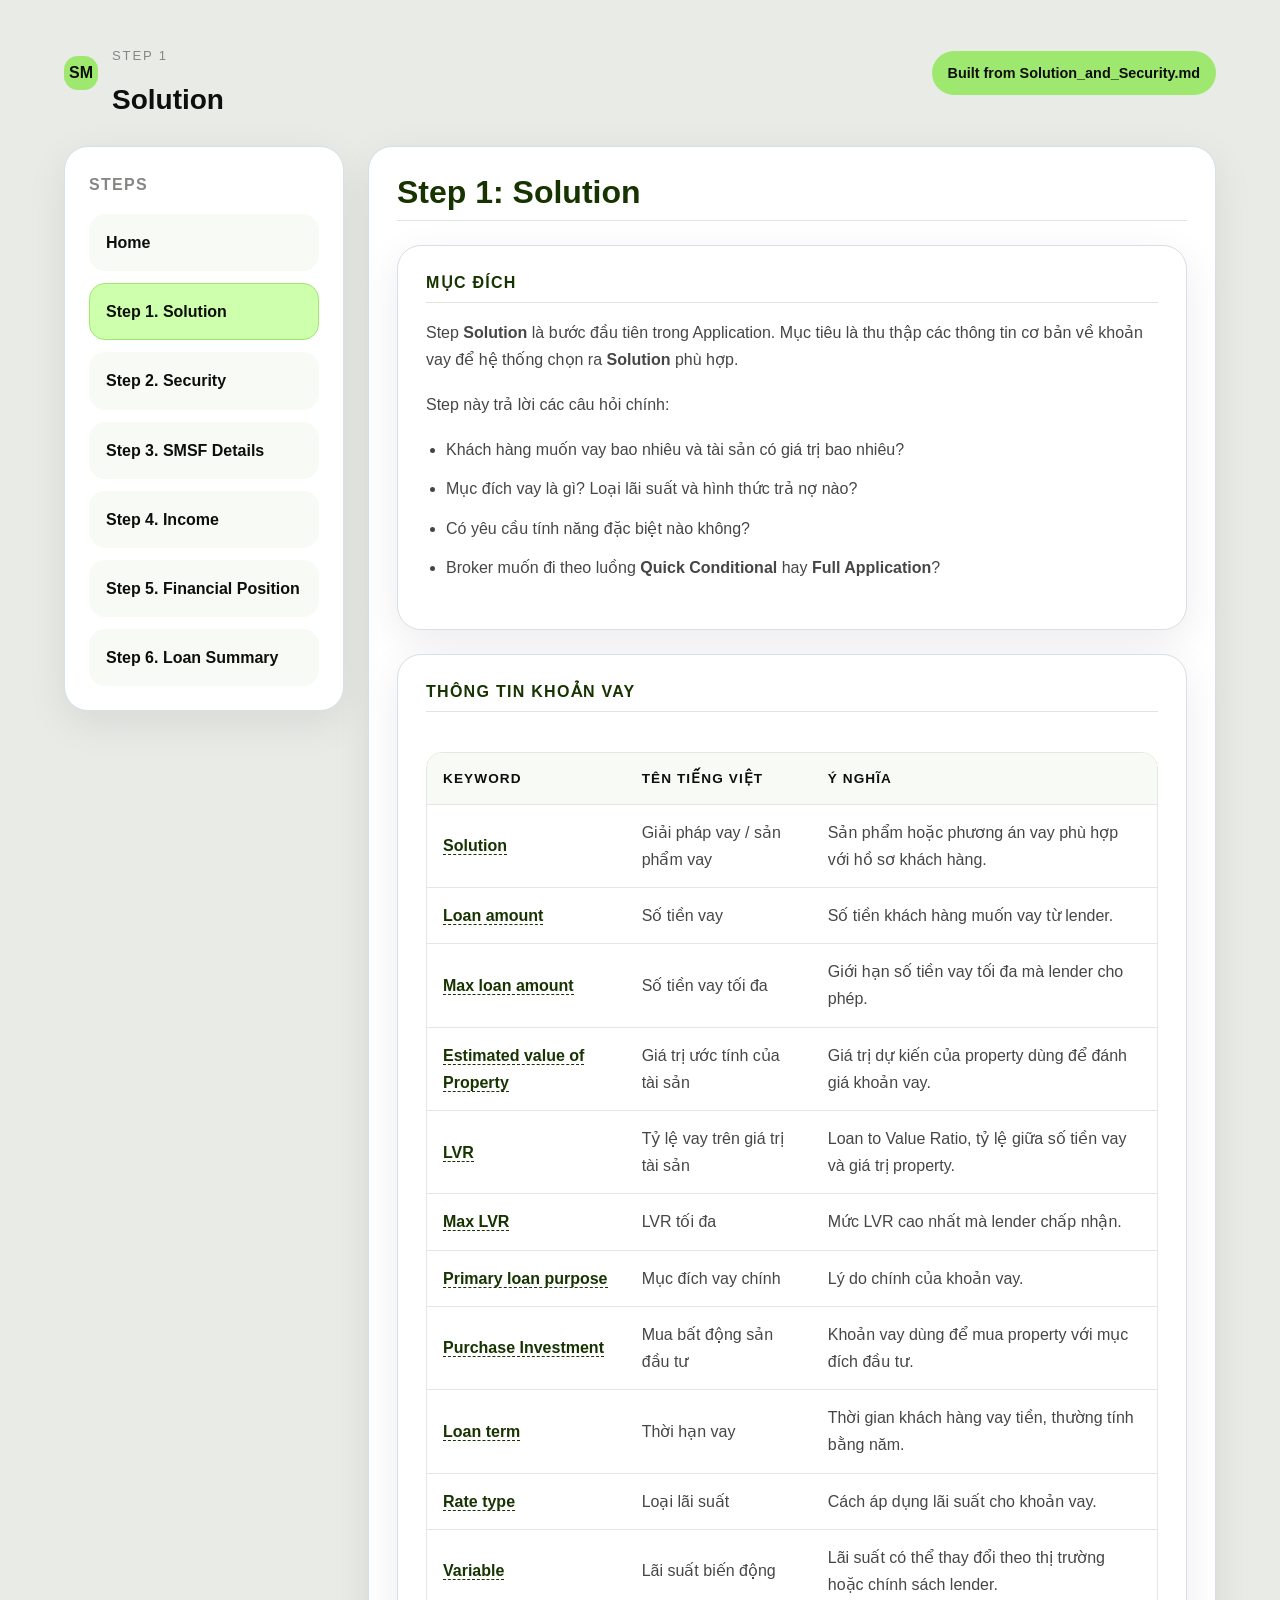
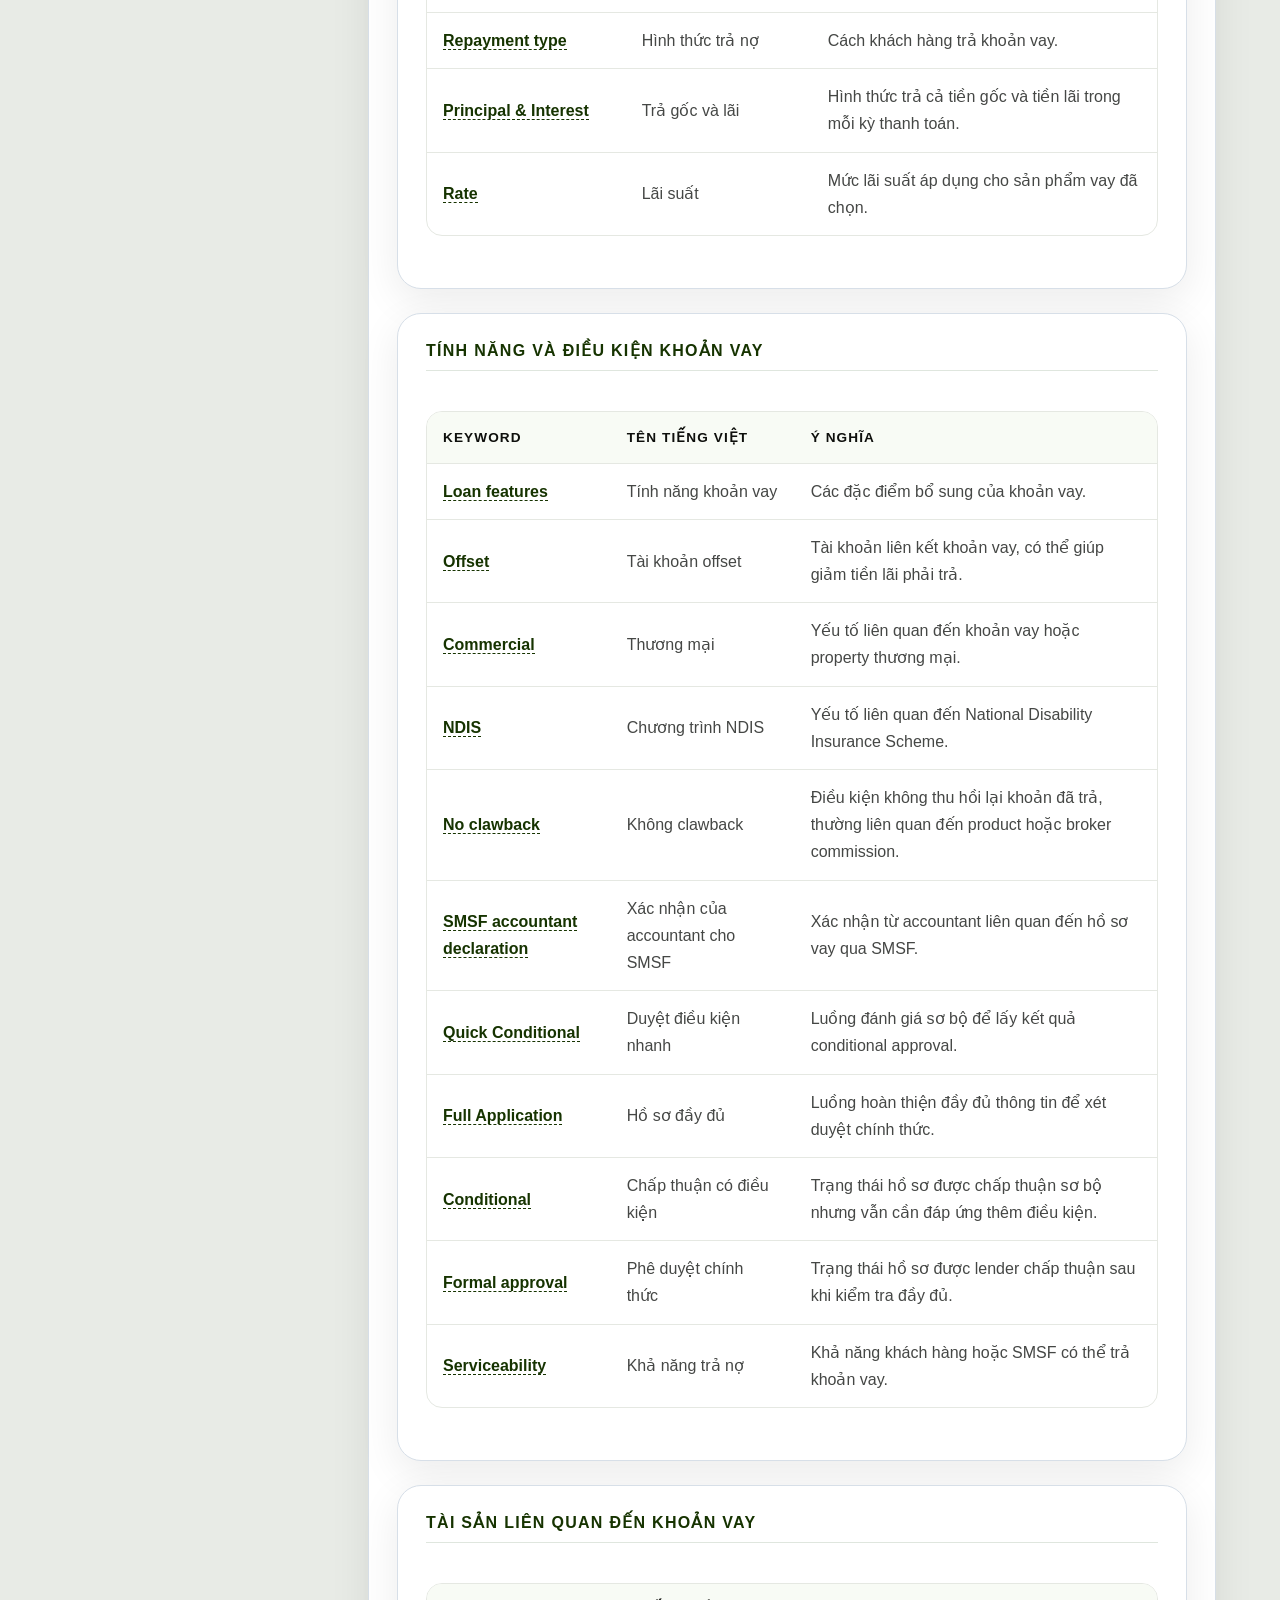
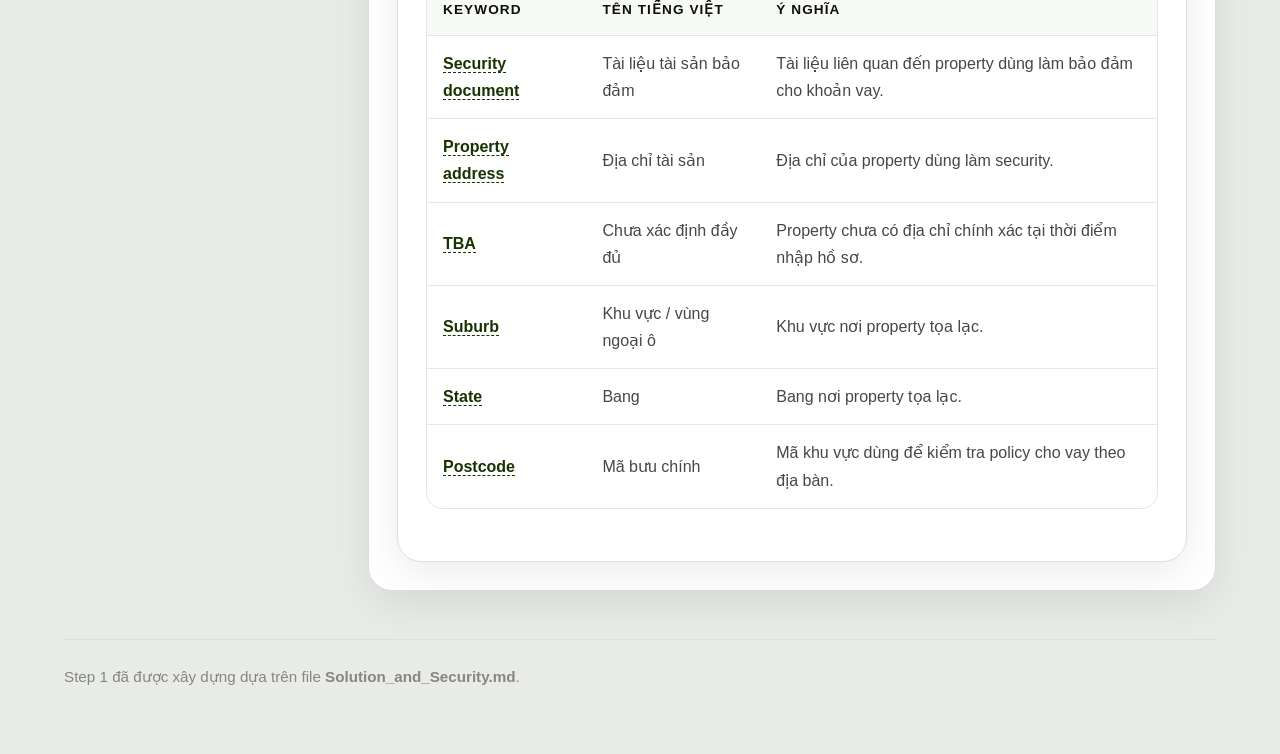
==== commit 793f8a17: "Add search functionality and enhance styles for keyword interactions" ====
--- a/src/step-1-solution.html
+++ b/src/step-1-solution.html
@@ -142,5 +142,6 @@
         Step 1 đã được xây dựng dựa trên file <strong>Solution_and_Security.md</strong>.
       </footer>
     </div>
+    <script src="search.js"></script>
   </body>
 </html>
--- a/src/styles.css
+++ b/src/styles.css
@@ -191,6 +191,17 @@
   border-bottom: 1px solid #e5e8e2;
 }
 
+td strong {
+  cursor: pointer;
+  border-bottom: 1px dashed var(--color-ink-deep);
+  color: var(--color-ink-deep);
+}
+
+td strong:hover {
+  color: var(--color-positive);
+  border-bottom-color: var(--color-positive);
+}
+
 th {
   background: #f8fbf5;
   color: var(--color-ink);
